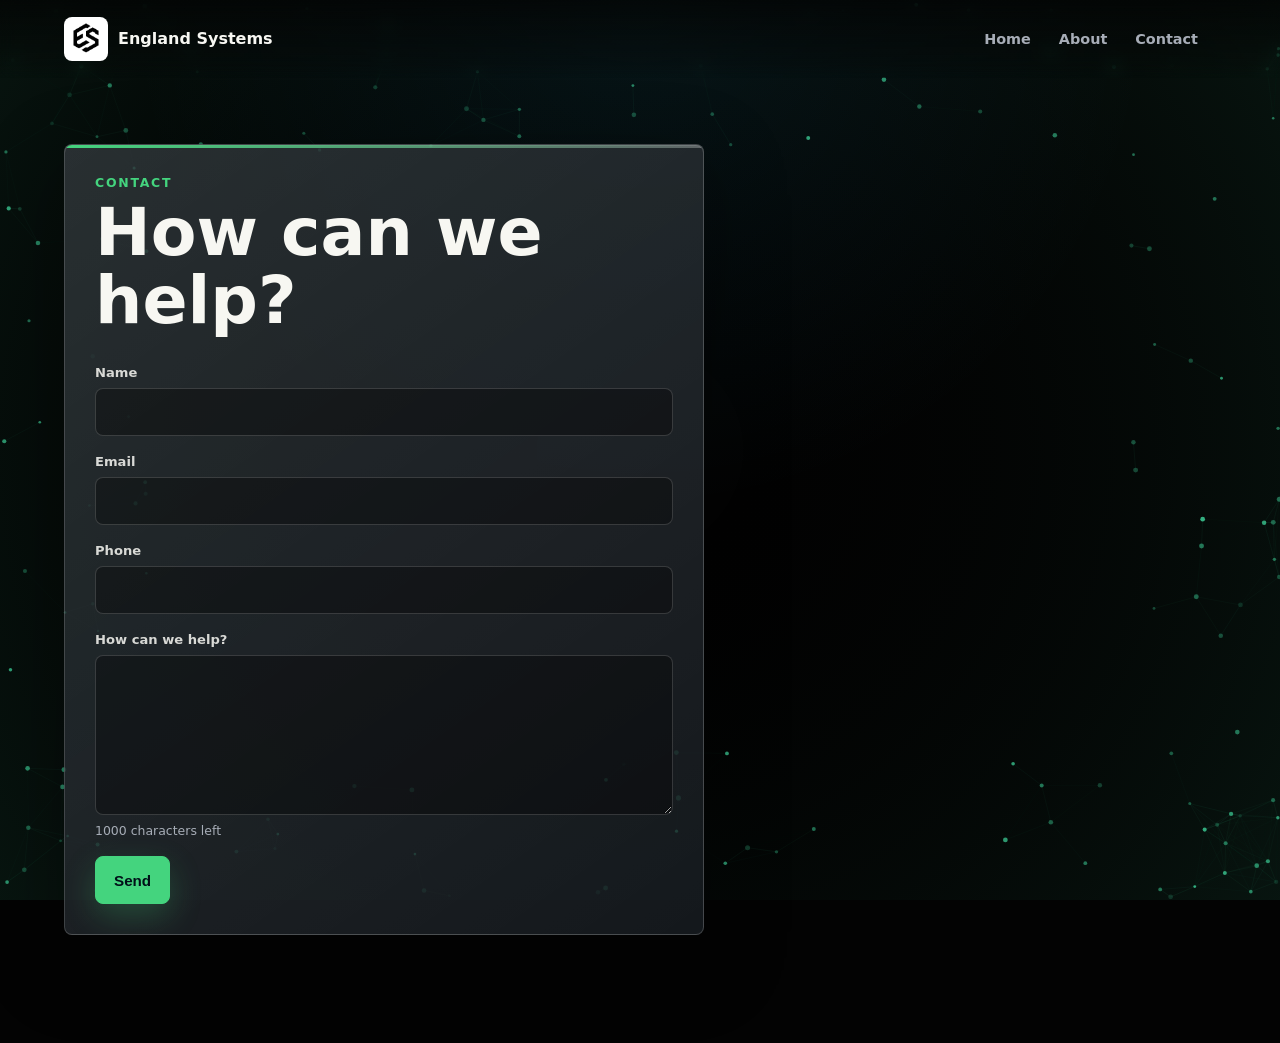
==== static/contact.html @ 04001936 "init" ====
<!doctype html>
<html lang="en">
  <head>
    <meta charset="utf-8" />
    <meta name="viewport" content="width=device-width, initial-scale=1" />
    <title>Contact | England Systems</title>
    <link rel="stylesheet" href="/static/styles.css" />
  </head>
  <body>
    <canvas id="edge-particles" aria-hidden="true"></canvas>

    <header class="site-header" aria-label="Primary">
      <a class="brand" href="/" aria-label="England Systems home">
        <span class="brand-mark">
          <img src="/static/logo.png" alt="" />
        </span>
        <span class="brand-name">England Systems</span>
      </a>
      <button class="nav-toggle" type="button" aria-controls="primary-navigation" aria-expanded="false" aria-label="Open navigation">
        <span></span>
        <span></span>
        <span></span>
      </button>
      <nav class="site-nav" id="primary-navigation" aria-label="Page sections">
        <a href="/#home">Home</a>
        <a href="/#about">About</a>
        <a href="/#contact">Contact</a>
      </nav>
    </header>

    <main class="contact-page">
      <section class="contact-layout" aria-labelledby="contact-title">
        <form class="contact-form" action="/contact" method="post">
          <div class="form-heading">
            <p class="eyebrow">Contact</p>
            <h1 id="contact-title">How can we help?</h1>
          </div>
          <p class="form-success" data-contact-success hidden>Message received. We will follow up soon.</p>
          <label>
            <span>Name</span>
            <input name="name" type="text" autocomplete="name" maxlength="120" required />
          </label>

          <label>
            <span>Email</span>
            <input name="email" type="email" autocomplete="email" maxlength="254" required />
          </label>

          <label>
            <span>Phone</span>
            <input name="phone" type="tel" autocomplete="tel" maxlength="40" />
          </label>

          <label>
            <span>How can we help?</span>
            <textarea name="message" rows="6" maxlength="1000" data-character-counter required></textarea>
            <small class="character-count" data-character-count>1000 characters left</small>
          </label>

          <button class="button primary" type="submit">Send</button>
        </form>
      </section>
    </main>

    <script src="/static/particles.js"></script>
    <script src="/static/app.js"></script>
  </body>
</html>
---- static/styles.css ----
:root {
  color-scheme: dark;
  --bg: #030303;
  --text: #f7f7f2;
  --muted: #a7adb7;
  --accent: #35d0ff;
  --accent-yellow: #ffd84d;
  --accent-green: #44d47e;
  --line: rgba(255, 255, 255, 0.12);
  --page-x: clamp(20px, 5vw, 64px);
  --section-top: clamp(96px, 16vh, 148px);
  --section-bottom: clamp(64px, 12vh, 112px);
}

* {
  box-sizing: border-box;
}

html,
body {
  min-height: 100%;
}

html {
  scroll-behavior: smooth;
}

body {
  margin: 0;
  overflow-x: hidden;
  background: var(--bg);
  color: var(--text);
  font-family:
    Inter, ui-sans-serif, system-ui, -apple-system, BlinkMacSystemFont, "Segoe UI",
    sans-serif;
  letter-spacing: 0;
}

body[data-active-section="about"] {
  --accent: var(--accent-yellow);
}

body[data-active-section="contact"] {
  --accent: var(--accent-green);
}

main {
  view-transition-name: page;
}

::view-transition-old(page),
::view-transition-new(page) {
  animation-duration: 420ms;
  animation-timing-function: ease;
}

::view-transition-old(page) {
  animation-name: page-fade-out;
}

::view-transition-new(page) {
  animation-name: page-fade-in;
}

@keyframes page-fade-out {
  from {
    opacity: 1;
  }

  to {
    opacity: 0;
  }
}

@keyframes page-fade-in {
  from {
    opacity: 0;
  }

  to {
    opacity: 1;
  }
}

#edge-particles {
  position: fixed;
  inset: 0;
  z-index: 0;
  width: 100%;
  height: 100%;
  pointer-events: none;
}

.site-header {
  position: fixed;
  top: 0;
  left: 0;
  z-index: 5;
  display: flex;
  align-items: center;
  justify-content: space-between;
  width: 100%;
  min-height: 66px;
  padding: 10px 12px;
  border: 0;
  border-radius: 0;
  background: transparent;
  box-shadow: none;
  pointer-events: none;
}

.brand {
  display: inline-flex;
  align-items: center;
  gap: 14px;
  color: var(--text);
  pointer-events: auto;
  text-decoration: none;
}

.brand-mark {
  display: grid;
  width: 42px;
  height: 42px;
  place-items: center;
  overflow: hidden;
  border: 1px solid var(--line);
  border-radius: 8px;
  background: #ffffff;
}

.brand-mark img {
  width: 100%;
  height: 100%;
  object-fit: cover;
}

.brand-name {
  font-size: 0.98rem;
  font-weight: 650;
}

.nav-toggle {
  position: relative;
  display: none;
  width: 40px;
  height: 40px;
  align-items: center;
  justify-content: center;
  border: 1px solid var(--line);
  border-radius: 8px;
  background: rgba(255, 255, 255, 0.08);
  cursor: pointer;
  pointer-events: auto;
}

.nav-toggle span {
  position: absolute;
  width: 18px;
  height: 2px;
  border-radius: 999px;
  background: var(--text);
  transition: transform 180ms ease, opacity 180ms ease;
}

.nav-toggle span:nth-child(1) {
  transform: translateY(-6px);
}

.nav-toggle span:nth-child(3) {
  transform: translateY(6px);
}

.nav-toggle[aria-expanded="true"] span:nth-child(1) {
  transform: rotate(45deg);
}

.nav-toggle[aria-expanded="true"] span:nth-child(2) {
  opacity: 0;
}

.nav-toggle[aria-expanded="true"] span:nth-child(3) {
  transform: rotate(-45deg);
}

.nav-toggle:focus-visible {
  outline: 2px solid var(--accent);
  outline-offset: 2px;
}

.site-nav {
  display: flex;
  align-items: center;
  gap: 4px;
  padding: 4px;
  pointer-events: auto;
}

.site-nav a {
  display: inline-flex;
  min-height: 38px;
  align-items: center;
  border-radius: 8px;
  padding: 0 13px;
  color: var(--muted);
  font-size: 0.9rem;
  font-weight: 700;
  text-decoration: none;
}

.site-nav a:hover,
.site-nav a:focus-visible,
.site-nav a[aria-current="page"] {
  background: rgba(255, 255, 255, 0.07);
  color: var(--accent);
  outline: none;
}

.home-page {
  position: relative;
  z-index: 1;
  height: 100svh;
  min-height: 100svh;
  overflow: hidden;
}

.home-section {
  position: absolute;
  inset: 0;
  opacity: 0;
  overflow-x: hidden;
  overflow-y: auto;
  pointer-events: none;
  transform: translateY(14px);
  transition:
    opacity 360ms ease,
    transform 360ms ease;
}

.home-section.is-active {
  opacity: 1;
  pointer-events: auto;
  transform: translateY(0);
}

.hero {
  position: relative;
  display: grid;
  min-height: 100%;
  align-items: center;
  justify-items: center;
  padding: clamp(112px, 17vh, 150px) clamp(20px, 5vw, 64px) 16vh;
  text-align: left;
}

.contact-page {
  --accent: var(--accent-green);
  position: relative;
  z-index: 1;
  display: grid;
  min-height: calc(100svh - 88px);
  align-items: center;
  justify-items: center;
  padding: 32px clamp(20px, 5vw, 64px) 10vh;
}

.contact-layout {
  display: grid;
  width: min(640px, 100%);
  justify-self: center;
}

.contact-form {
  position: relative;
  display: grid;
  gap: 18px;
  width: 100%;
  padding: clamp(20px, 3vw, 30px);
  overflow: hidden;
  border: 1px solid rgba(255, 255, 255, 0.18);
  border-radius: 8px;
  background:
    linear-gradient(145deg, rgba(255, 255, 255, 0.14), rgba(255, 255, 255, 0.06)),
    rgba(7, 13, 18, 0.78);
  box-shadow:
    0 24px 80px rgba(0, 0, 0, 0.34),
    inset 0 1px 0 rgba(255, 255, 255, 0.12);
  backdrop-filter: blur(18px);
}

.contact-form::before {
  content: "";
  position: absolute;
  inset: 0 0 auto;
  height: 3px;
  background: linear-gradient(90deg, var(--accent), rgba(255, 255, 255, 0.28));
  pointer-events: none;
}

.form-heading {
  display: grid;
  gap: 8px;
  margin-bottom: 8px;
  padding-bottom: 4px;
}

.form-heading .eyebrow {
  margin: 0;
}

.form-heading h1,
.form-heading h2 {
  max-width: 12ch;
  margin: 0;
  font-size: clamp(2.25rem, 7vw, 4.5rem);
  line-height: 0.98;
  letter-spacing: 0;
}

.contact-form label {
  display: grid;
  gap: 8px;
}

.contact-form span {
  color: rgba(247, 247, 242, 0.86);
  font-size: 0.82rem;
  font-weight: 700;
}

.contact-form small {
  color: var(--muted);
  font-size: 0.78rem;
}

.contact-form input,
.contact-form textarea {
  width: 100%;
  border: 1px solid rgba(255, 255, 255, 0.16);
  border-radius: 8px;
  background: rgba(0, 0, 0, 0.34);
  color: var(--text);
  font: inherit;
  line-height: 1.4;
  outline: none;
  transition:
    border-color 160ms ease,
    background 160ms ease,
    box-shadow 160ms ease;
}

.contact-form input {
  min-height: 46px;
  padding: 0 13px;
}

.contact-form textarea {
  resize: vertical;
  min-height: 150px;
  padding: 12px 13px;
}

.contact-form input:focus,
.contact-form textarea:focus {
  border-color: var(--accent);
  background: rgba(0, 0, 0, 0.44);
  box-shadow: 0 0 0 3px color-mix(in srgb, var(--accent) 24%, transparent);
}

.contact-form .button {
  width: fit-content;
  cursor: pointer;
  box-shadow: 0 12px 32px color-mix(in srgb, var(--accent) 24%, transparent);
  transition:
    transform 160ms ease,
    box-shadow 160ms ease,
    filter 160ms ease;
}

.contact-form .button:hover,
.contact-form .button:focus-visible {
  filter: brightness(1.08);
  transform: translateY(-1px);
  box-shadow: 0 16px 40px color-mix(in srgb, var(--accent) 32%, transparent);
}

.form-alert,
.form-success {
  margin: 0;
  border: 1px solid var(--line);
  border-radius: 8px;
  padding: 12px 13px;
  font-size: 0.9rem;
  line-height: 1.4;
}

.form-alert {
  border-color: rgba(255, 92, 92, 0.45);
  background: rgba(255, 92, 92, 0.12);
  color: #ffdada;
}

.form-success {
  border-color: rgba(68, 212, 126, 0.45);
  background: rgba(68, 212, 126, 0.12);
  color: #d9ffe7;
}

.inline-form {
  margin: 0;
}

.inline-form button {
  display: inline-flex;
  min-height: 38px;
  align-items: center;
  border: 0;
  border-radius: 8px;
  padding: 0 13px;
  background: transparent;
  color: var(--muted);
  cursor: pointer;
  font: inherit;
  font-size: 0.9rem;
  font-weight: 700;
}

.inline-form button:hover,
.inline-form button:focus-visible {
  background: rgba(255, 255, 255, 0.07);
  color: var(--text);
  outline: none;
}

.admin-dashboard {
  position: relative;
  z-index: 1;
  min-height: 100svh;
  padding: clamp(104px, 14vh, 132px) clamp(20px, 5vw, 64px) 10vh;
}

.admin-shell {
  display: grid;
  gap: 26px;
  width: min(900px, 100%);
}

.admin-heading {
  display: grid;
  gap: 8px;
}

.admin-heading .eyebrow {
  margin: 0;
}

.admin-heading h1 {
  max-width: none;
  margin: 0;
  font-size: clamp(2.75rem, 8vw, 6.25rem);
  line-height: 0.95;
}

.message-list {
  display: grid;
  gap: 14px;
}

.message-item {
  display: grid;
  gap: 16px;
  border: 1px solid var(--line);
  border-radius: 8px;
  padding: clamp(16px, 3vw, 24px);
  background: rgba(255, 255, 255, 0.075);
  backdrop-filter: blur(14px);
}

.message-meta {
  display: flex;
  flex-wrap: wrap;
  gap: 12px 20px;
  align-items: start;
  justify-content: space-between;
}

.message-meta h2 {
  margin: 0 0 5px;
  font-size: 1.1rem;
}

.message-meta a,
.message-meta time {
  color: var(--muted);
  font-size: 0.9rem;
}

.message-meta a {
  display: block;
}

.message-item p {
  margin: 0;
  color: var(--text);
  font-size: 1rem;
  line-height: 1.6;
  white-space: pre-wrap;
}

.message-item form {
  margin: 0;
}

.button.danger {
  color: #ffdada;
}

.empty-state {
  margin: 0;
  border-top: 1px solid var(--line);
  padding-top: 18px;
  color: var(--muted);
}

.hero-copy {
  width: min(760px, 100%);
  max-width: 760px;
}

.hero h1,
.hero .lede {
  margin-right: 0;
  margin-left: 0;
}

.about-section {
  --accent: var(--accent-yellow);
  display: grid;
  grid-template-columns: minmax(0, 1fr);
  min-height: 100%;
  align-items: center;
  padding: 13vh clamp(20px, 5vw, 64px) 13vh;
}

.about-copy {
  max-width: 760px;
}

.about-heading {
  display: flex;
  align-items: flex-start;
  gap: clamp(14px, 2vw, 24px);
}

.about-copy h2 {
  max-width: 13ch;
  margin: 0;
  font-size: clamp(2.55rem, 5vw, 5.5rem);
  line-height: 1;
  letter-spacing: 0;
}

.about-copy p {
  max-width: 650px;
  margin: 26px 0 0;
  color: var(--muted);
  font-size: clamp(1rem, 1.6vw, 1.16rem);
  line-height: 1.65;
}

.about-photo {
  flex: 0 0 clamp(82px, 10vw, 128px);
  margin: 0;
}

.about-photo img {
  display: block;
  width: 100%;
  aspect-ratio: 1;
  border: 1px solid var(--line);
  border-left: 4px solid var(--accent);
  border-radius: 50%;
  object-fit: cover;
  opacity: 0.88;
}

.about-photo figcaption {
  position: absolute;
  width: 1px;
  height: 1px;
  overflow: hidden;
  clip: rect(0 0 0 0);
  white-space: nowrap;
}

.home-contact {
  --accent: var(--accent-green);
  display: grid;
  min-height: 100%;
  align-items: center;
  padding: 13vh clamp(20px, 5vw, 64px) 14vh;
}

.home-contact .contact-form {
  border-color: rgba(68, 212, 126, 0.34);
  background:
    linear-gradient(145deg, rgba(68, 212, 126, 0.16), rgba(255, 255, 255, 0.055)),
    rgba(7, 18, 13, 0.82);
}

.home-contact .contact-form input:focus,
.home-contact .contact-form textarea:focus {
  border-color: var(--accent-green);
}

.eyebrow {
  margin: 0 0 18px;
  color: var(--accent);
  font-size: 0.82rem;
  font-weight: 700;
  letter-spacing: 0.14em;
  text-transform: uppercase;
}

h1 {
  max-width: 11ch;
  margin: 0;
  font-size: clamp(4rem, 13vw, 10.5rem);
  line-height: 0.88;
  letter-spacing: 0;
}

.lede {
  max-width: 720px;
  margin: 28px 0 0;
  color: var(--text);
  font-size: clamp(1.35rem, 2.7vw, 2rem);
  font-weight: 700;
  line-height: 1.25;
}

.hero-support {
  max-width: 640px;
  margin: 18px 0 0;
  color: var(--muted);
  font-size: clamp(1rem, 1.55vw, 1.18rem);
  line-height: 1.6;
}

.hero-actions {
  display: flex;
  flex-wrap: wrap;
  gap: 12px;
  justify-content: flex-start;
  margin-top: 34px;
}

.button {
  display: inline-flex;
  min-height: 46px;
  align-items: center;
  justify-content: center;
  border: 1px solid var(--line);
  border-radius: 8px;
  padding: 0 18px;
  color: var(--text);
  font-size: 0.95rem;
  font-weight: 700;
  text-decoration: none;
}

.button.primary {
  border-color: var(--accent);
  background: var(--accent);
  color: #001018;
}

.button.secondary {
  background: rgba(255, 255, 255, 0.04);
}

@media (max-width: 640px) {
  .site-header {
    top: 0;
    width: 100%;
    min-height: 60px;
    padding: 8px;
  }

  .brand-mark {
    width: 36px;
    height: 36px;
  }

  .brand {
    gap: 10px;
  }

  .brand-name {
    max-width: 88px;
    font-size: 0.86rem;
    line-height: 1.1;
  }

  .nav-toggle {
    display: inline-flex;
  }

  .site-nav {
    position: absolute;
    top: calc(100% + 4px);
    right: 8px;
    display: grid;
    min-width: 168px;
    gap: 4px;
    padding: 6px;
    border: 1px solid var(--line);
    border-radius: 8px;
    background: rgba(7, 13, 18, 0.92);
    box-shadow: 0 18px 42px rgba(0, 0, 0, 0.28);
    opacity: 0;
    pointer-events: none;
    transform: translateY(-6px);
    transition: opacity 160ms ease, transform 160ms ease;
    backdrop-filter: blur(16px);
  }

  .site-header.nav-open .site-nav {
    opacity: 1;
    pointer-events: auto;
    transform: translateY(0);
  }

  .site-nav a {
    min-height: 40px;
    justify-content: flex-start;
    padding: 0 12px;
    font-size: 0.88rem;
  }

  .inline-form button {
    width: 100%;
    min-height: 40px;
    justify-content: flex-start;
    padding: 0 12px;
    font-size: 0.88rem;
  }

  .hero {
    min-height: 100%;
    padding-top: 104px;
    padding-bottom: 12vh;
  }

  .about-section {
    grid-template-columns: 1fr;
    min-height: 100%;
    padding-top: 10vh;
    padding-bottom: 12vh;
  }

  .about-copy h2 {
    font-size: clamp(2.7rem, 12vw, 4.5rem);
  }

  .contact-page {
    min-height: calc(100svh - 76px);
    padding-top: 24px;
    padding-bottom: 8vh;
  }

  .home-contact {
    min-height: 100%;
    padding-top: 10vh;
    padding-bottom: 10vh;
  }

  .form-heading h1,
  .form-heading h2 {
    font-size: clamp(2.25rem, 13vw, 4rem);
  }

  .admin-dashboard {
    padding-top: 92px;
  }

  h1 {
    font-size: clamp(3.6rem, 19vw, 6.5rem);
  }
}

/* Mobile-first layout pass */
html {
  scroll-padding-top: 74px;
}

body {
  background:
    radial-gradient(circle at 50% 0%, rgba(53, 208, 255, 0.08), transparent 32rem),
    var(--bg);
}

.site-header {
  min-height: 64px;
  padding: 8px var(--page-x);
  background: linear-gradient(180deg, rgba(3, 3, 3, 0.88), rgba(3, 3, 3, 0.48) 72%, transparent);
  pointer-events: auto;
  backdrop-filter: blur(8px);
}

.brand {
  gap: 10px;
}

.brand-mark {
  width: 38px;
  height: 38px;
}

.brand-name {
  max-width: 112px;
  font-size: 0.9rem;
  line-height: 1.05;
}

.nav-toggle {
  display: inline-flex;
  flex: 0 0 auto;
}

.site-nav {
  position: absolute;
  top: calc(100% + 4px);
  right: var(--page-x);
  display: grid;
  min-width: 176px;
  gap: 4px;
  padding: 6px;
  border: 1px solid var(--line);
  border-radius: 8px;
  background: rgba(7, 13, 18, 0.94);
  box-shadow: 0 18px 42px rgba(0, 0, 0, 0.28);
  opacity: 0;
  pointer-events: none;
  transform: translateY(-6px);
  transition: opacity 160ms ease, transform 160ms ease;
  backdrop-filter: blur(16px);
}

.site-header.nav-open .site-nav {
  opacity: 1;
  pointer-events: auto;
  transform: translateY(0);
}

.site-nav a,
.inline-form button {
  min-height: 42px;
  justify-content: flex-start;
  padding: 0 12px;
  font-size: 0.9rem;
}

.hero {
  min-height: 100%;
  align-items: start;
  justify-items: start;
  padding: var(--section-top) var(--page-x) var(--section-bottom);
}

.hero-copy,
.about-copy,
.contact-layout {
  width: 100%;
  max-width: none;
  justify-self: start;
}

.eyebrow {
  margin-bottom: 14px;
  font-size: 0.78rem;
  line-height: 1.3;
}

h1 {
  max-width: 9ch;
  font-size: clamp(3.35rem, 17vw, 5rem);
  line-height: 0.9;
}

.lede {
  margin-top: 22px;
  font-size: clamp(1.12rem, 5.4vw, 1.45rem);
  line-height: 1.28;
}

.hero-support {
  margin-top: 16px;
  font-size: 1rem;
  line-height: 1.58;
}

.hero-actions {
  display: grid;
  grid-template-columns: minmax(0, 1fr) minmax(0, 1fr);
  gap: 10px;
  width: 100%;
  margin-top: 28px;
}

.button {
  min-height: 48px;
  padding: 0 14px;
}

.about-section {
  grid-template-columns: 1fr;
  min-height: 100%;
  align-items: start;
  padding: var(--section-top) var(--page-x) var(--section-bottom);
}

.about-heading {
  gap: 12px;
}

.about-copy h2 {
  max-width: 13ch;
  font-size: clamp(2.25rem, 9.4vw, 3.15rem);
  line-height: 1.04;
}

.about-copy p {
  margin-top: 18px;
  font-size: 1rem;
  line-height: 1.62;
}

.about-photo {
  flex-basis: 76px;
}

.home-contact {
  min-height: 100%;
  align-items: start;
  padding: var(--section-top) var(--page-x) var(--section-bottom);
}

.contact-page {
  min-height: 100svh;
  align-items: start;
  padding: var(--section-top) var(--page-x) var(--section-bottom);
}

.contact-form {
  gap: 16px;
  padding: clamp(22px, 6vw, 28px);
}

.form-heading h1,
.form-heading h2 {
  max-width: 10ch;
  font-size: clamp(2.15rem, 9.6vw, 3.15rem);
  line-height: 1.02;
}

.contact-form input {
  min-height: 48px;
}

.contact-form textarea {
  min-height: 138px;
}

.contact-form .button {
  width: 100%;
}

@media (max-width: 380px) {
  .brand-name {
    max-width: 86px;
  }

  .hero-actions {
    grid-template-columns: 1fr;
  }

  h1 {
    font-size: clamp(3rem, 16vw, 4.25rem);
  }
}

@media (min-width: 760px) {
  html {
    scroll-padding-top: 88px;
  }

  .site-header {
    min-height: 72px;
    padding: 12px var(--page-x);
    background: linear-gradient(180deg, rgba(3, 3, 3, 0.72), rgba(3, 3, 3, 0.22) 78%, transparent);
  }

  .brand-mark {
    width: 44px;
    height: 44px;
  }

  .brand-name {
    max-width: none;
    font-size: 1rem;
  }

  .nav-toggle {
    display: none;
  }

  .site-nav {
    position: static;
    display: flex;
    min-width: 0;
    border: 0;
    background: transparent;
    box-shadow: none;
    opacity: 1;
    pointer-events: auto;
    transform: none;
    backdrop-filter: none;
  }

  .site-nav a {
    justify-content: center;
  }

  .hero {
    align-items: center;
    justify-items: start;
    padding: var(--section-top) var(--page-x) var(--section-bottom);
  }

  .hero-copy {
    width: min(760px, 100%);
  }

  h1 {
    max-width: 11ch;
    font-size: clamp(5rem, 10vw, 10.5rem);
    line-height: 0.88;
  }

  .lede {
    font-size: clamp(1.4rem, 2.4vw, 2rem);
  }

  .hero-support {
    font-size: clamp(1rem, 1.45vw, 1.18rem);
  }

  .hero-actions {
    display: flex;
    width: auto;
    gap: 12px;
  }

  .button {
    padding: 0 18px;
  }

  .about-section {
    grid-template-columns: minmax(0, 1fr);
    min-height: 100%;
    align-items: center;
    justify-items: start;
    padding: var(--section-top) var(--page-x) var(--section-bottom);
  }

  .about-copy {
    max-width: 760px;
  }

  .about-copy h2 {
    max-width: 13ch;
    font-size: clamp(3.25rem, 5vw, 5.5rem);
  }

  .about-copy p {
    max-width: 650px;
    font-size: clamp(1rem, 1.35vw, 1.16rem);
  }

  .home-contact {
    min-height: 100%;
    align-items: center;
    justify-items: start;
    padding: var(--section-top) var(--page-x) var(--section-bottom);
  }

  .contact-layout {
    width: min(640px, 100%);
  }

  .contact-page {
    align-items: center;
    justify-items: start;
    padding: var(--section-top) var(--page-x) var(--section-bottom);
  }

  .contact-form {
    gap: 18px;
    padding: clamp(24px, 3vw, 30px);
  }

  .form-heading h1,
  .form-heading h2 {
    font-size: clamp(2.75rem, 5.2vw, 4.5rem);
  }

  .contact-form .button {
    width: fit-content;
  }
}
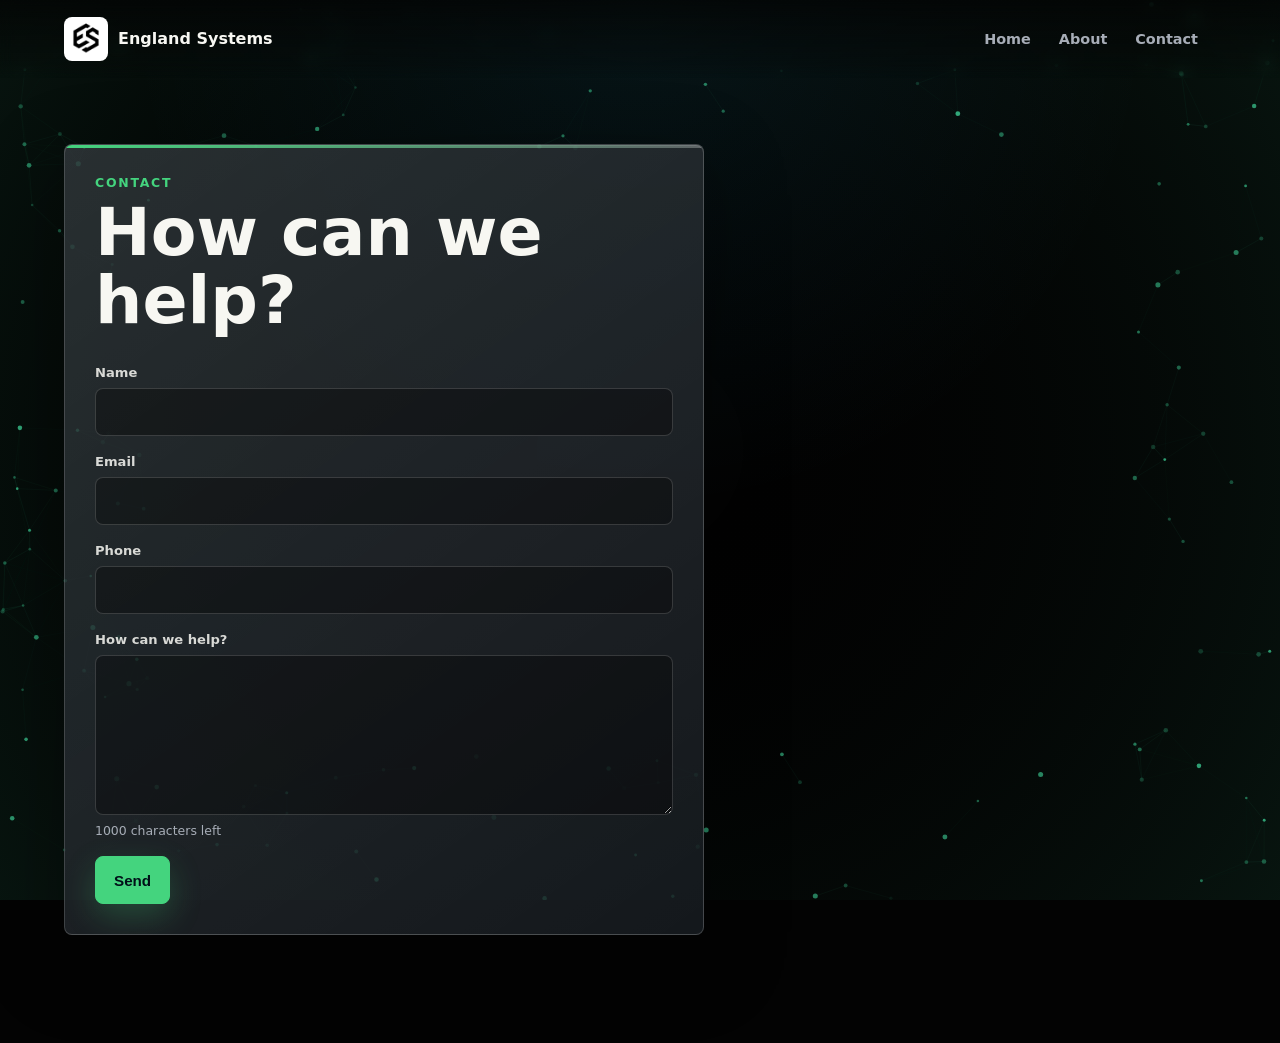
==== commit 5b2d3068: "resized logo" ====
--- a/static/contact.html
+++ b/static/contact.html
@@ -12,7 +12,7 @@
     <header class="site-header" aria-label="Primary">
       <a class="brand" href="/" aria-label="England Systems home">
         <span class="brand-mark">
-          <img src="/static/logo.png" alt="" />
+          <img src="/static/logo.webp" alt="" />
         </span>
         <span class="brand-name">England Systems</span>
       </a>
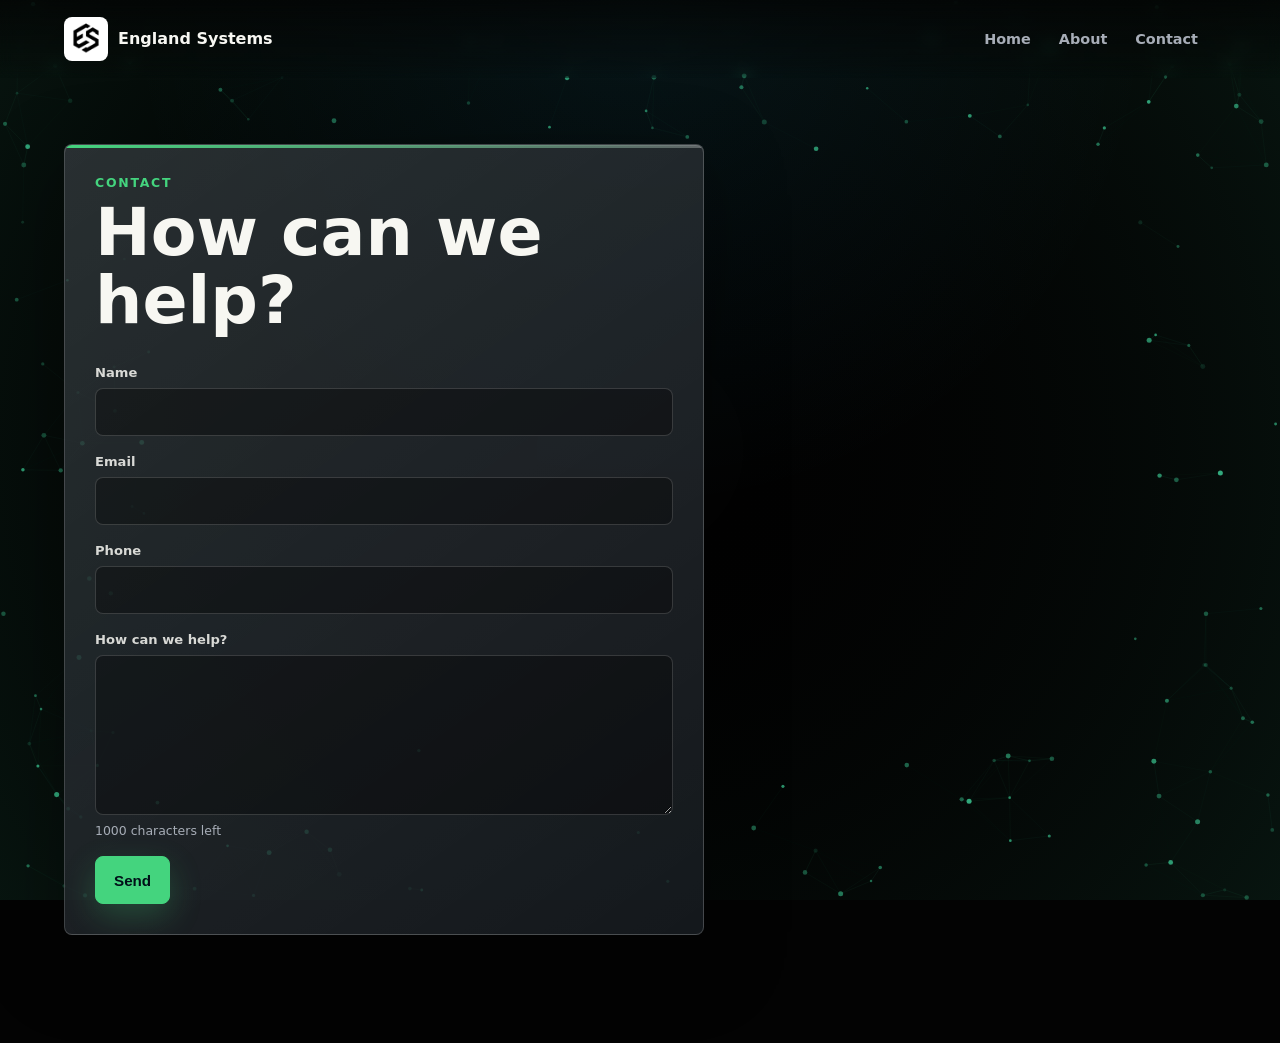
==== commit 5f10a544: "fixed phone form" ====
--- a/static/contact.html
+++ b/static/contact.html
@@ -30,7 +30,7 @@
 
     <main class="contact-page">
       <section class="contact-layout" aria-labelledby="contact-title">
-        <form class="contact-form" action="/contact" method="post">
+        <form class="contact-form" action="/contact" method="post" data-contact-form>
           <div class="form-heading">
             <p class="eyebrow">Contact</p>
             <h1 id="contact-title">How can we help?</h1>
@@ -48,7 +48,7 @@
 
           <label>
             <span>Phone</span>
-            <input name="phone" type="tel" autocomplete="tel" maxlength="40" />
+            <input name="phone" type="tel" autocomplete="tel" inputmode="tel" maxlength="40" pattern="[+]?[0-9 ().-]*[0-9][0-9 ().-]*" title="Enter a phone number using 7 to 15 digits." />
           </label>
 
           <label>
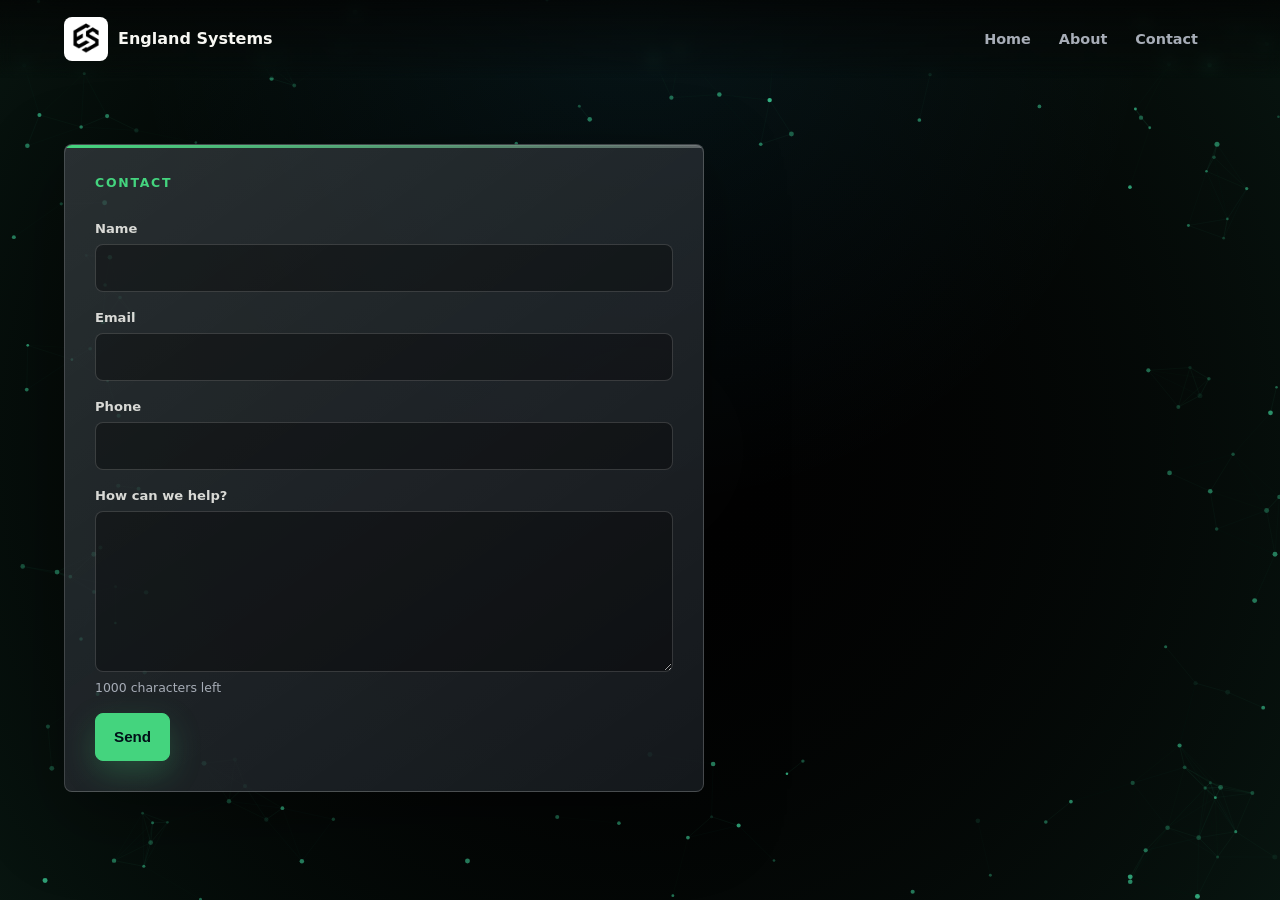
==== commit e2ff508a: "removed header from contact form" ====
--- a/static/contact.html
+++ b/static/contact.html
@@ -33,7 +33,6 @@
         <form class="contact-form" action="/contact" method="post" data-contact-form>
           <div class="form-heading">
             <p class="eyebrow">Contact</p>
-            <h1 id="contact-title">How can we help?</h1>
           </div>
           <p class="form-success" data-contact-success hidden>Message received. We will follow up soon.</p>
           <label>
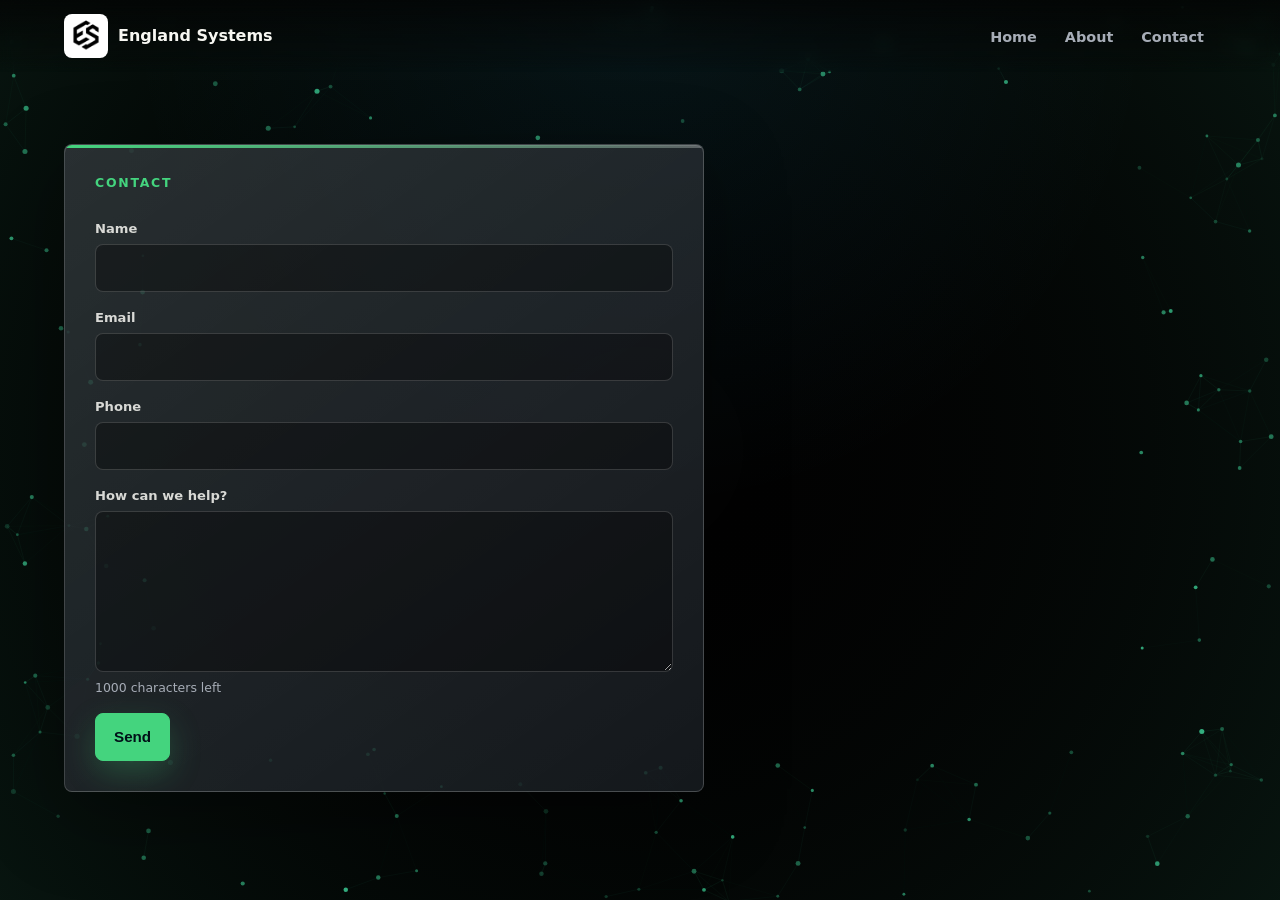
==== commit 9f961212: "working on navbar" ====
--- a/static/contact.html
+++ b/static/contact.html
@@ -16,11 +16,6 @@
         </span>
         <span class="brand-name">England Systems</span>
       </a>
-      <button class="nav-toggle" type="button" aria-controls="primary-navigation" aria-expanded="false" aria-label="Open navigation">
-        <span></span>
-        <span></span>
-        <span></span>
-      </button>
       <nav class="site-nav" id="primary-navigation" aria-label="Page sections">
         <a href="/#home">Home</a>
         <a href="/#about">About</a>
--- a/static/styles.css
+++ b/static/styles.css
@@ -140,54 +140,6 @@
   font-weight: 650;
 }
 
-.nav-toggle {
-  position: relative;
-  display: none;
-  width: 40px;
-  height: 40px;
-  align-items: center;
-  justify-content: center;
-  border: 1px solid var(--line);
-  border-radius: 8px;
-  background: rgba(255, 255, 255, 0.08);
-  cursor: pointer;
-  pointer-events: auto;
-}
-
-.nav-toggle span {
-  position: absolute;
-  width: 18px;
-  height: 2px;
-  border-radius: 999px;
-  background: var(--text);
-  transition: transform 180ms ease, opacity 180ms ease;
-}
-
-.nav-toggle span:nth-child(1) {
-  transform: translateY(-6px);
-}
-
-.nav-toggle span:nth-child(3) {
-  transform: translateY(6px);
-}
-
-.nav-toggle[aria-expanded="true"] span:nth-child(1) {
-  transform: rotate(45deg);
-}
-
-.nav-toggle[aria-expanded="true"] span:nth-child(2) {
-  opacity: 0;
-}
-
-.nav-toggle[aria-expanded="true"] span:nth-child(3) {
-  transform: rotate(-45deg);
-}
-
-.nav-toggle:focus-visible {
-  outline: 2px solid var(--accent);
-  outline-offset: 2px;
-}
-
 .site-nav {
   display: flex;
   align-items: center;
@@ -702,33 +654,12 @@
     line-height: 1.1;
   }
 
-  .nav-toggle {
-    display: inline-flex;
-  }
-
   .site-nav {
-    position: absolute;
-    top: calc(100% + 4px);
-    right: 8px;
-    display: grid;
-    min-width: 168px;
+    position: static;
+    display: flex;
+    min-width: 0;
     gap: 4px;
-    padding: 6px;
-    border: 1px solid var(--line);
-    border-radius: 8px;
-    background: rgba(7, 13, 18, 0.92);
-    box-shadow: 0 18px 42px rgba(0, 0, 0, 0.28);
-    opacity: 0;
-    pointer-events: none;
-    transform: translateY(-6px);
-    transition: opacity 160ms ease, transform 160ms ease;
-    backdrop-filter: blur(16px);
-  }
-
-  .site-header.nav-open .site-nav {
-    opacity: 1;
     pointer-events: auto;
-    transform: translateY(0);
   }
 
   .site-nav a {
@@ -791,7 +722,13 @@
 
 /* Mobile-first layout pass */
 html {
-  scroll-padding-top: 74px;
+  scroll-padding-top: 104px;
+}
+
+@media (max-width: 759px) {
+  :root {
+    --section-top: clamp(112px, 16vh, 148px);
+  }
 }
 
 body {
@@ -801,6 +738,9 @@
 }
 
 .site-header {
+  flex-direction: column;
+  align-items: flex-start;
+  justify-content: flex-start;
   min-height: 64px;
   padding: 8px var(--page-x);
   background: linear-gradient(180deg, rgba(3, 3, 3, 0.88), rgba(3, 3, 3, 0.48) 72%, transparent);
@@ -823,34 +763,13 @@
   line-height: 1.05;
 }
 
-.nav-toggle {
-  display: inline-flex;
-  flex: 0 0 auto;
-}
-
 .site-nav {
-  position: absolute;
-  top: calc(100% + 4px);
-  right: var(--page-x);
-  display: grid;
-  min-width: 176px;
+  position: static;
+  display: flex;
+  min-width: 0;
   gap: 4px;
-  padding: 6px;
-  border: 1px solid var(--line);
-  border-radius: 8px;
-  background: rgba(7, 13, 18, 0.94);
-  box-shadow: 0 18px 42px rgba(0, 0, 0, 0.28);
-  opacity: 0;
-  pointer-events: none;
-  transform: translateY(-6px);
-  transition: opacity 160ms ease, transform 160ms ease;
-  backdrop-filter: blur(16px);
-}
-
-.site-header.nav-open .site-nav {
-  opacity: 1;
+  padding: 2px 0 0;
   pointer-events: auto;
-  transform: translateY(0);
 }
 
 .site-nav a,
@@ -996,6 +915,9 @@
   }
 
   .site-header {
+    flex-direction: row;
+    align-items: center;
+    justify-content: space-between;
     min-height: 72px;
     padding: 12px var(--page-x);
     background: linear-gradient(180deg, rgba(3, 3, 3, 0.72), rgba(3, 3, 3, 0.22) 78%, transparent);
@@ -1009,10 +931,6 @@
   .brand-name {
     max-width: none;
     font-size: 1rem;
-  }
-
-  .nav-toggle {
-    display: none;
   }
 
   .site-nav {
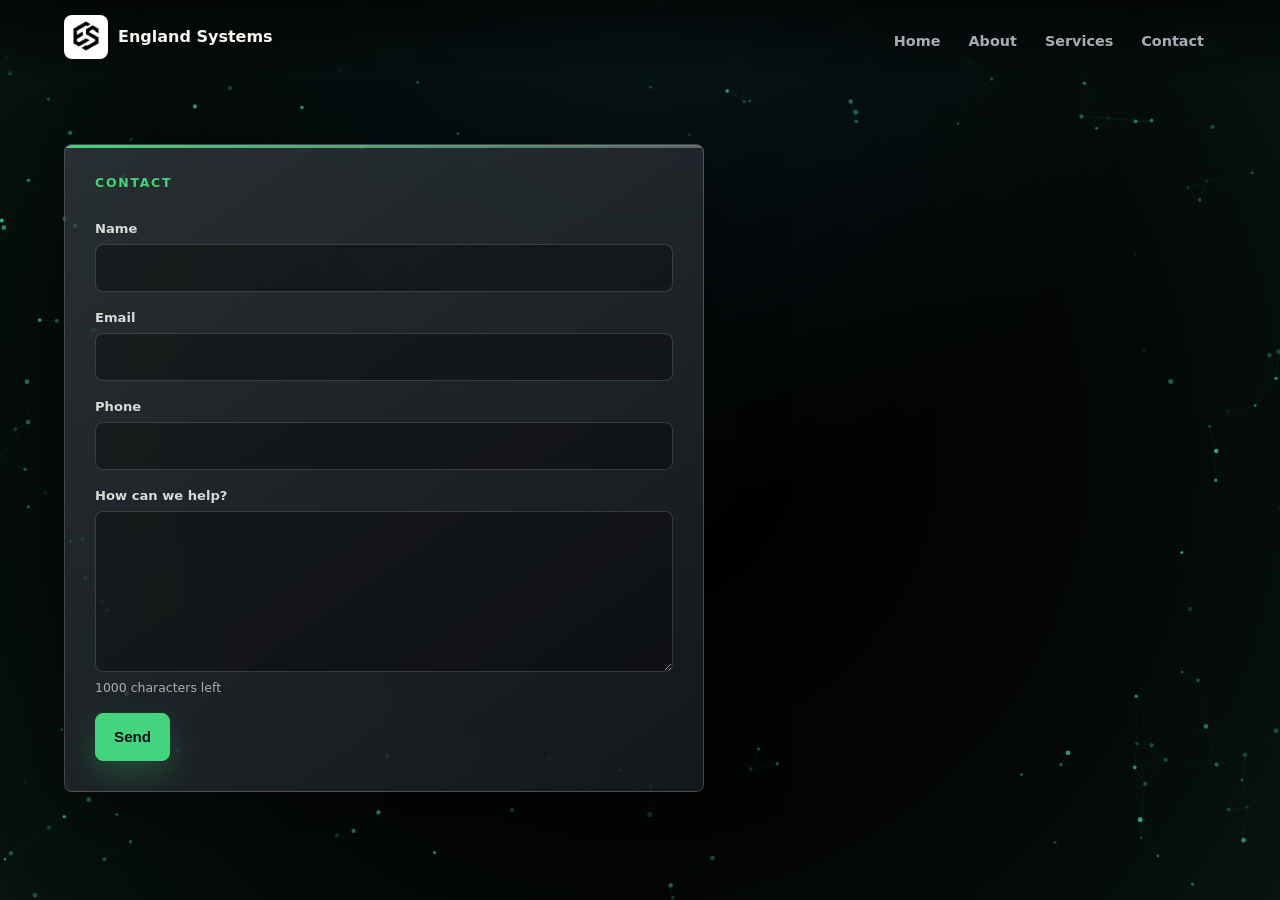
==== commit 7f0544d9: "added services page" ====
--- a/static/contact.html
+++ b/static/contact.html
@@ -19,6 +19,7 @@
       <nav class="site-nav" id="primary-navigation" aria-label="Page sections">
         <a href="/#home">Home</a>
         <a href="/#about">About</a>
+        <a href="/#services">Services</a>
         <a href="/#contact">Contact</a>
       </nav>
     </header>
--- a/static/styles.css
+++ b/static/styles.css
@@ -38,6 +38,10 @@
 
 body[data-active-section="about"] {
   --accent: var(--accent-yellow);
+}
+
+body[data-active-section="services"] {
+  --accent: #ff7a59;
 }
 
 body[data-active-section="contact"] {
@@ -521,7 +525,7 @@
 }
 
 .about-photo {
-  flex: 0 0 clamp(82px, 10vw, 128px);
+  flex: 0 0 clamp(128px, 16vw, 216px);
   margin: 0;
 }
 
@@ -543,6 +547,73 @@
   overflow: hidden;
   clip: rect(0 0 0 0);
   white-space: nowrap;
+}
+
+.services-section {
+  --accent: #ff7a59;
+  display: grid;
+  min-height: 100%;
+  align-items: center;
+  padding: 13vh clamp(20px, 5vw, 64px) 13vh;
+}
+
+.services-copy {
+  display: grid;
+  gap: 28px;
+  width: min(1080px, 100%);
+}
+
+.services-heading {
+  display: grid;
+  grid-template-columns: minmax(0, 0.9fr) minmax(260px, 0.65fr);
+  gap: clamp(20px, 5vw, 56px);
+  align-items: end;
+}
+
+.services-heading h2 {
+  margin: 0;
+  font-size: clamp(2.55rem, 5vw, 5.5rem);
+  line-height: 1;
+  letter-spacing: 0;
+}
+
+.services-heading p {
+  margin: 0;
+  color: var(--muted);
+  font-size: clamp(1rem, 1.35vw, 1.12rem);
+  line-height: 1.6;
+}
+
+.service-list {
+  display: grid;
+  grid-template-columns: repeat(4, minmax(0, 1fr));
+  gap: 12px;
+}
+
+.service-item {
+  display: grid;
+  gap: 12px;
+  align-content: start;
+  min-height: 250px;
+  border: 1px solid var(--line);
+  border-top: 3px solid var(--accent);
+  border-radius: 8px;
+  padding: clamp(16px, 2.3vw, 22px);
+  background: rgba(255, 255, 255, 0.07);
+  backdrop-filter: blur(14px);
+}
+
+.service-item h3 {
+  margin: 0;
+  font-size: clamp(1.05rem, 1.6vw, 1.28rem);
+  line-height: 1.2;
+}
+
+.service-item p {
+  margin: 0;
+  color: var(--muted);
+  font-size: 0.95rem;
+  line-height: 1.58;
 }
 
 .home-contact {
@@ -768,7 +839,7 @@
   display: flex;
   min-width: 0;
   gap: 4px;
-  padding: 2px 0 0;
+  padding: 8px 0 0;
   pointer-events: auto;
 }
 
@@ -789,6 +860,7 @@
 
 .hero-copy,
 .about-copy,
+.services-copy,
 .contact-layout {
   width: 100%;
   max-width: none;
@@ -856,7 +928,48 @@
 }
 
 .about-photo {
-  flex-basis: 76px;
+  flex-basis: 116px;
+}
+
+.services-section {
+  min-height: 100%;
+  align-items: start;
+  padding: var(--section-top) var(--page-x) var(--section-bottom);
+}
+
+.services-copy {
+  gap: 22px;
+}
+
+.services-heading {
+  grid-template-columns: 1fr;
+  gap: 16px;
+}
+
+.services-heading h2 {
+  font-size: clamp(2.25rem, 9.4vw, 3.15rem);
+  line-height: 1.04;
+}
+
+.services-heading p {
+  font-size: 1rem;
+  line-height: 1.62;
+}
+
+.service-list {
+  grid-template-columns: 1fr;
+  gap: 10px;
+}
+
+.service-item {
+  min-height: auto;
+  gap: 8px;
+  padding: 16px;
+}
+
+.service-item p {
+  font-size: 0.94rem;
+  line-height: 1.52;
 }
 
 .home-contact {
@@ -1006,6 +1119,42 @@
     font-size: clamp(1rem, 1.35vw, 1.16rem);
   }
 
+  .services-section {
+    min-height: 100%;
+    align-items: center;
+    justify-items: start;
+    padding: var(--section-top) var(--page-x) var(--section-bottom);
+  }
+
+  .services-copy {
+    width: min(1080px, 100%);
+    gap: 28px;
+  }
+
+  .services-heading {
+    grid-template-columns: minmax(0, 0.9fr) minmax(260px, 0.65fr);
+    gap: clamp(20px, 5vw, 56px);
+  }
+
+  .services-heading h2 {
+    font-size: clamp(3.25rem, 5vw, 5.5rem);
+  }
+
+  .services-heading p {
+    font-size: clamp(1rem, 1.35vw, 1.12rem);
+  }
+
+  .service-list {
+    grid-template-columns: repeat(2, minmax(0, 1fr));
+    gap: 12px;
+  }
+
+  .service-item {
+    min-height: 210px;
+    gap: 12px;
+    padding: clamp(18px, 2.3vw, 22px);
+  }
+
   .home-contact {
     min-height: 100%;
     align-items: center;
@@ -1037,3 +1186,24 @@
     width: fit-content;
   }
 }
+
+@media (min-width: 1120px) {
+  .service-list {
+    grid-template-columns: repeat(4, minmax(0, 1fr));
+  }
+
+  .service-item {
+    min-height: 250px;
+  }
+}
+
+@media (max-width: 430px) {
+  .site-nav {
+    width: 100%;
+  }
+
+  .site-nav a {
+    padding: 0 8px;
+    font-size: 0.82rem;
+  }
+}
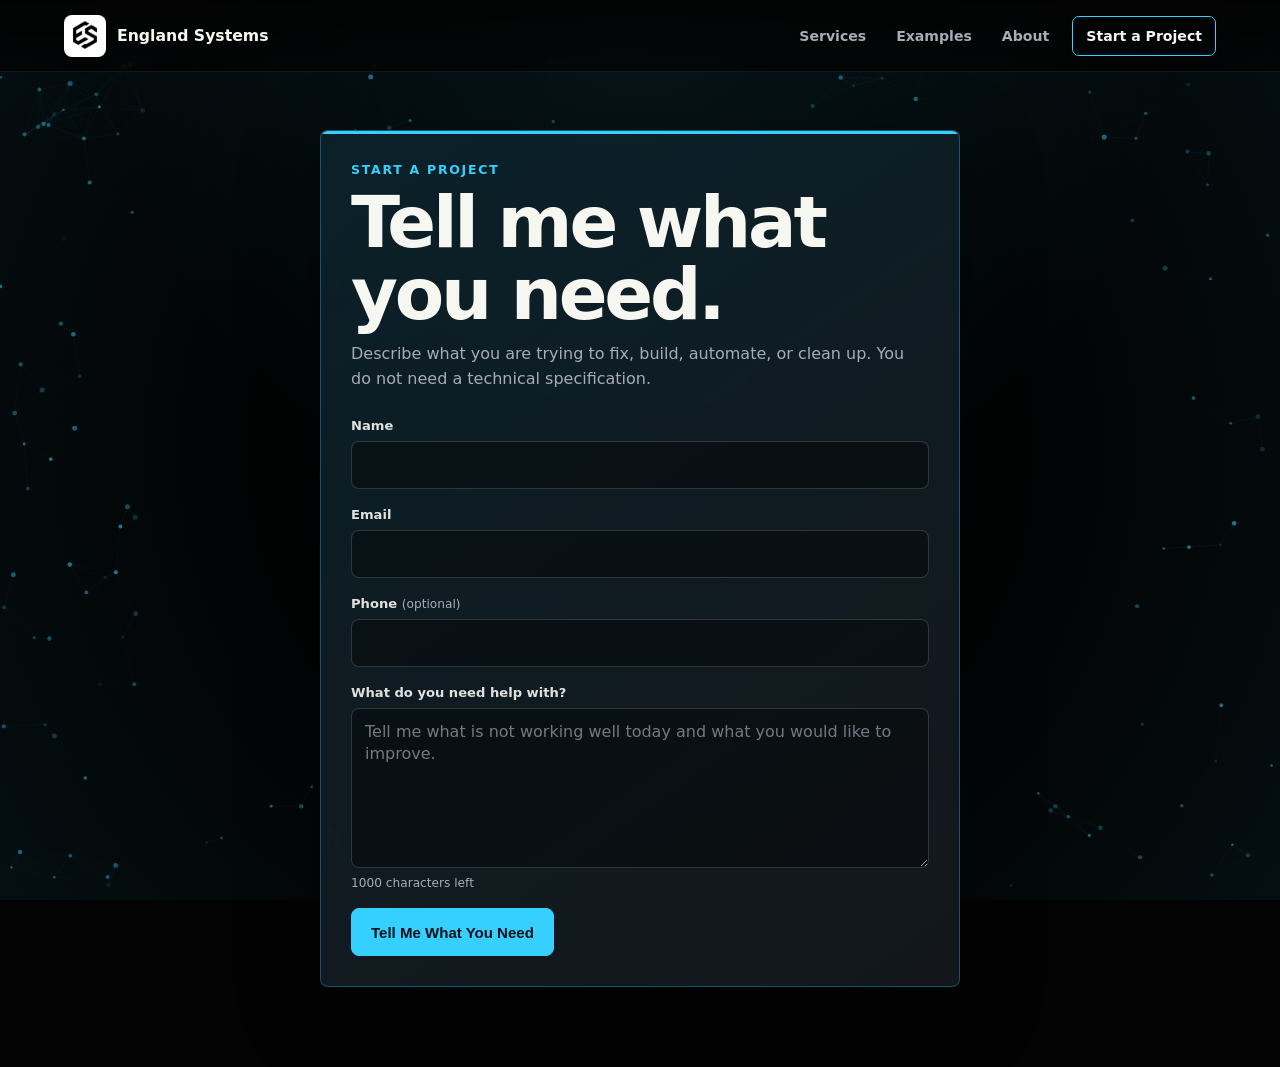
==== commit 571445be: "reinvented and made more clear on branding" ====
--- a/static/contact.html
+++ b/static/contact.html
@@ -3,7 +3,9 @@
   <head>
     <meta charset="utf-8" />
     <meta name="viewport" content="width=device-width, initial-scale=1" />
-    <title>Contact | England Systems</title>
+    <meta name="theme-color" content="#030303" />
+    <meta name="description" content="Tell England Systems what you need to fix, build, automate, or clean up in your small business." />
+    <title>Start a Project | England Systems</title>
     <link rel="stylesheet" href="/static/styles.css" />
   </head>
   <body>
@@ -17,10 +19,10 @@
         <span class="brand-name">England Systems</span>
       </a>
       <nav class="site-nav" id="primary-navigation" aria-label="Page sections">
-        <a href="/#home">Home</a>
+        <a href="/#services">Services</a>
+        <a href="/#examples">Examples</a>
         <a href="/#about">About</a>
-        <a href="/#services">Services</a>
-        <a href="/#contact">Contact</a>
+        <a class="nav-cta" href="/#contact">Start a Project</a>
       </nav>
     </header>
 
@@ -28,9 +30,11 @@
       <section class="contact-layout" aria-labelledby="contact-title">
         <form class="contact-form" action="/contact" method="post" data-contact-form>
           <div class="form-heading">
-            <p class="eyebrow">Contact</p>
+            <p class="eyebrow">Start a project</p>
+            <h1 id="contact-title">Tell me what you need.</h1>
+            <p>Describe what you are trying to fix, build, automate, or clean up. You do not need a technical specification.</p>
           </div>
-          <p class="form-success" data-contact-success hidden>Message received. We will follow up soon.</p>
+          <p class="form-success" data-contact-success hidden>Message received. I will follow up soon.</p>
           <label>
             <span>Name</span>
             <input name="name" type="text" autocomplete="name" maxlength="120" required />
@@ -42,17 +46,17 @@
           </label>
 
           <label>
-            <span>Phone</span>
+            <span>Phone <small>(optional)</small></span>
             <input name="phone" type="tel" autocomplete="tel" inputmode="tel" maxlength="40" pattern="[+]?[0-9 ().-]*[0-9][0-9 ().-]*" title="Enter a phone number using 7 to 15 digits." />
           </label>
 
           <label>
-            <span>How can we help?</span>
-            <textarea name="message" rows="6" maxlength="1000" data-character-counter required></textarea>
+            <span>What do you need help with?</span>
+            <textarea name="message" rows="6" maxlength="1000" placeholder="Tell me what is not working well today and what you would like to improve." data-character-counter required></textarea>
             <small class="character-count" data-character-count>1000 characters left</small>
           </label>
 
-          <button class="button primary" type="submit">Send</button>
+          <button class="button primary" type="submit">Tell Me What You Need</button>
         </form>
       </section>
     </main>
--- a/static/styles.css
+++ b/static/styles.css
@@ -1,89 +1,33 @@
 :root {
   color-scheme: dark;
   --bg: #030303;
+  --surface: rgba(255, 255, 255, 0.055);
+  --surface-strong: rgba(255, 255, 255, 0.085);
   --text: #f7f7f2;
   --muted: #a7adb7;
   --accent: #35d0ff;
-  --accent-yellow: #ffd84d;
-  --accent-green: #44d47e;
-  --line: rgba(255, 255, 255, 0.12);
-  --page-x: clamp(20px, 5vw, 64px);
-  --section-top: clamp(96px, 16vh, 148px);
-  --section-bottom: clamp(64px, 12vh, 112px);
-}
-
-* {
-  box-sizing: border-box;
-}
-
-html,
+  --line: rgba(255, 255, 255, 0.13);
+  --page-x: clamp(20px, 5vw, 72px);
+  --content: 1160px;
+}
+
+* { box-sizing: border-box; }
+
+html {
+  min-height: 100%;
+  scroll-behavior: smooth;
+  scroll-padding-top: 88px;
+}
+
 body {
   min-height: 100%;
-}
-
-html {
-  scroll-behavior: smooth;
-}
-
-body {
   margin: 0;
   overflow-x: hidden;
-  background: var(--bg);
-  color: var(--text);
-  font-family:
-    Inter, ui-sans-serif, system-ui, -apple-system, BlinkMacSystemFont, "Segoe UI",
-    sans-serif;
-  letter-spacing: 0;
-}
-
-body[data-active-section="about"] {
-  --accent: var(--accent-yellow);
-}
-
-body[data-active-section="services"] {
-  --accent: #ff7a59;
-}
-
-body[data-active-section="contact"] {
-  --accent: var(--accent-green);
-}
-
-main {
-  view-transition-name: page;
-}
-
-::view-transition-old(page),
-::view-transition-new(page) {
-  animation-duration: 420ms;
-  animation-timing-function: ease;
-}
-
-::view-transition-old(page) {
-  animation-name: page-fade-out;
-}
-
-::view-transition-new(page) {
-  animation-name: page-fade-in;
-}
-
-@keyframes page-fade-out {
-  from {
-    opacity: 1;
-  }
-
-  to {
-    opacity: 0;
-  }
-}
-
-@keyframes page-fade-in {
-  from {
-    opacity: 0;
-  }
-
-  to {
-    opacity: 1;
-  }
+  background:
+    radial-gradient(circle at 50% 0%, rgba(53, 208, 255, 0.09), transparent 34rem),
+    var(--bg);
+  color: var(--text);
+  font-family: Inter, ui-sans-serif, system-ui, -apple-system, BlinkMacSystemFont, "Segoe UI", sans-serif;
 }
 
 #edge-particles {
@@ -93,32 +37,29 @@
   width: 100%;
   height: 100%;
   pointer-events: none;
+  opacity: 0.72;
 }
 
 .site-header {
   position: fixed;
-  top: 0;
-  left: 0;
-  z-index: 5;
+  inset: 0 0 auto;
+  z-index: 10;
   display: flex;
+  min-height: 72px;
   align-items: center;
   justify-content: space-between;
-  width: 100%;
-  min-height: 66px;
-  padding: 10px 12px;
-  border: 0;
-  border-radius: 0;
-  background: transparent;
-  box-shadow: none;
-  pointer-events: none;
+  padding: 10px var(--page-x);
+  background: linear-gradient(180deg, rgba(3, 3, 3, 0.94), rgba(3, 3, 3, 0.7));
+  border-bottom: 1px solid rgba(255, 255, 255, 0.07);
+  backdrop-filter: blur(14px);
 }
 
 .brand {
   display: inline-flex;
   align-items: center;
-  gap: 14px;
-  color: var(--text);
-  pointer-events: auto;
+  gap: 11px;
+  color: var(--text);
+  font-weight: 700;
   text-decoration: none;
 }
 
@@ -126,1084 +67,330 @@
   display: grid;
   width: 42px;
   height: 42px;
+  overflow: hidden;
   place-items: center;
-  overflow: hidden;
   border: 1px solid var(--line);
   border-radius: 8px;
-  background: #ffffff;
-}
-
-.brand-mark img {
-  width: 100%;
-  height: 100%;
-  object-fit: cover;
-}
-
-.brand-name {
-  font-size: 0.98rem;
-  font-weight: 650;
-}
-
-.site-nav {
-  display: flex;
-  align-items: center;
-  gap: 4px;
-  padding: 4px;
-  pointer-events: auto;
-}
-
-.site-nav a {
+  background: #fff;
+}
+
+.brand-mark img { width: 100%; height: 100%; object-fit: cover; }
+.brand-name { font-size: 0.98rem; }
+
+.site-nav { display: flex; align-items: center; gap: 4px; }
+.nav-toggle { display: none; }
+
+.site-nav a,
+.inline-form button {
   display: inline-flex;
-  min-height: 38px;
-  align-items: center;
-  border-radius: 8px;
+  min-height: 40px;
+  align-items: center;
+  border: 0;
+  border-radius: 7px;
   padding: 0 13px;
-  color: var(--muted);
-  font-size: 0.9rem;
+  background: transparent;
+  color: var(--muted);
+  cursor: pointer;
+  font: inherit;
+  font-size: 0.88rem;
   font-weight: 700;
   text-decoration: none;
 }
 
 .site-nav a:hover,
 .site-nav a:focus-visible,
-.site-nav a[aria-current="page"] {
-  background: rgba(255, 255, 255, 0.07);
+.site-nav a[aria-current="page"] { color: var(--accent); outline: none; }
+
+.site-nav .nav-cta {
+  margin-left: 6px;
+  border: 1px solid var(--accent);
+  color: var(--text);
+}
+
+.home-page,
+.site-footer,
+.contact-page,
+.admin-dashboard { position: relative; z-index: 1; }
+
+.page-section {
+  width: min(calc(100% - (var(--page-x) * 2)), var(--content));
+  margin: 0 auto;
+  padding: clamp(84px, 11vw, 144px) 0;
+  border-top: 1px solid var(--line);
+}
+
+.hero {
+  display: grid;
+  min-height: min(900px, 100svh);
+  align-items: center;
+  padding-top: clamp(142px, 19vh, 190px);
+  border-top: 0;
+}
+
+.hero-copy { width: min(930px, 100%); }
+
+.eyebrow {
+  margin: 0 0 16px;
   color: var(--accent);
-  outline: none;
-}
-
-.home-page {
-  position: relative;
-  z-index: 1;
-  height: 100svh;
-  min-height: 100svh;
-  overflow: hidden;
-}
-
-.home-section {
-  position: absolute;
-  inset: 0;
-  opacity: 0;
-  overflow-x: hidden;
-  overflow-y: auto;
-  pointer-events: none;
-  transform: translateY(14px);
-  transition:
-    opacity 360ms ease,
-    transform 360ms ease;
-}
-
-.home-section.is-active {
-  opacity: 1;
-  pointer-events: auto;
-  transform: translateY(0);
-}
-
-.hero {
-  position: relative;
-  display: grid;
-  min-height: 100%;
-  align-items: center;
-  justify-items: center;
-  padding: clamp(112px, 17vh, 150px) clamp(20px, 5vw, 64px) 16vh;
-  text-align: left;
-}
-
-.contact-page {
-  --accent: var(--accent-green);
-  position: relative;
-  z-index: 1;
-  display: grid;
-  min-height: calc(100svh - 88px);
-  align-items: center;
-  justify-items: center;
-  padding: 32px clamp(20px, 5vw, 64px) 10vh;
-}
-
-.contact-layout {
-  display: grid;
-  width: min(640px, 100%);
-  justify-self: center;
-}
+  font-size: 0.78rem;
+  font-weight: 800;
+  letter-spacing: 0.14em;
+  line-height: 1.4;
+  text-transform: uppercase;
+}
+
+h1, h2, h3, p { overflow-wrap: break-word; }
+
+h1 {
+  max-width: 12ch;
+  margin: 0;
+  font-size: clamp(3.5rem, 8.1vw, 7.5rem);
+  letter-spacing: -0.045em;
+  line-height: 0.94;
+}
+
+.lede {
+  max-width: 800px;
+  margin: 28px 0 0;
+  color: var(--muted);
+  font-size: clamp(1.2rem, 2.25vw, 1.75rem);
+  line-height: 1.48;
+}
+
+.hero-actions { display: flex; flex-wrap: wrap; gap: 12px; margin-top: 34px; }
+
+.hero-note {
+  margin: 18px 0 0;
+  color: var(--muted);
+  font-size: 0.9rem;
+}
+
+.button {
+  display: inline-flex;
+  min-height: 48px;
+  align-items: center;
+  justify-content: center;
+  border: 1px solid var(--line);
+  border-radius: 8px;
+  padding: 0 19px;
+  color: var(--text);
+  font-size: 0.94rem;
+  font-weight: 750;
+  text-decoration: none;
+  transition: transform 160ms ease, filter 160ms ease, border-color 160ms ease;
+}
+
+.button:hover,
+.button:focus-visible { filter: brightness(1.1); transform: translateY(-1px); outline: none; }
+.button.primary { border-color: var(--accent); background: var(--accent); color: #001018; }
+.button.secondary { background: rgba(255, 255, 255, 0.045); }
+.button.danger { color: #ffdada; }
+
+.section-heading { max-width: 850px; margin-bottom: clamp(38px, 6vw, 68px); }
+.section-heading.compact-heading { max-width: 760px; }
+
+.section-heading h2,
+.about-copy h2,
+.contact-intro h2 {
+  margin: 0;
+  font-size: clamp(2.4rem, 5.5vw, 5.25rem);
+  letter-spacing: -0.04em;
+  line-height: 1;
+}
+
+.section-heading > p:last-child,
+.contact-intro > p:last-child,
+.about-copy > p {
+  max-width: 720px;
+  margin: 22px 0 0;
+  color: var(--muted);
+  font-size: clamp(1rem, 1.5vw, 1.14rem);
+  line-height: 1.65;
+}
+
+.audience-section {
+  display: grid;
+  grid-template-columns: minmax(0, 0.9fr) minmax(320px, 0.7fr);
+  gap: clamp(42px, 8vw, 100px);
+  align-items: start;
+}
+
+.audience-section .section-heading { margin: 0; }
+
+.fit-list { display: grid; gap: 0; margin: 0; padding: 0; list-style: none; }
+.fit-list li { position: relative; border-bottom: 1px solid var(--line); padding: 17px 0 17px 30px; color: var(--muted); line-height: 1.5; }
+.fit-list li:first-child { border-top: 1px solid var(--line); }
+.fit-list li::before { content: "✓"; position: absolute; left: 2px; color: var(--accent); font-weight: 800; }
+
+.card-grid { display: grid; gap: 12px; }
+.problem-grid { grid-template-columns: repeat(6, minmax(0, 1fr)); }
+.problem-grid .info-card { grid-column: span 2; }
+.problem-grid .info-card:nth-child(4),
+.problem-grid .info-card:nth-child(5) { grid-column: span 3; }
+
+.info-card,
+.service-item {
+  border: 1px solid var(--line);
+  border-top: 3px solid var(--accent);
+  border-radius: 8px;
+  padding: clamp(20px, 2.6vw, 28px);
+  background: var(--surface);
+  backdrop-filter: blur(12px);
+}
+
+.info-card { min-height: 260px; }
+.card-number { display: block; margin-bottom: 42px; color: var(--accent); font-size: 0.76rem; font-weight: 800; letter-spacing: 0.1em; }
+.info-card h3, .service-item h3 { margin: 0; font-size: clamp(1.15rem, 1.8vw, 1.4rem); line-height: 1.2; }
+.info-card p, .service-item p { margin: 13px 0 0; color: var(--muted); font-size: 0.95rem; line-height: 1.6; }
+
+.service-list { display: grid; grid-template-columns: repeat(4, minmax(0, 1fr)); gap: 12px; }
+.service-item { min-height: 250px; }
+
+.example-list { display: grid; grid-template-columns: repeat(2, minmax(0, 1fr)); border-top: 1px solid var(--line); }
+.example-list > div { display: grid; gap: 8px; padding: 26px 24px 26px 0; border-bottom: 1px solid var(--line); }
+.example-list > div:nth-child(even) { padding-left: 28px; border-left: 1px solid var(--line); }
+.example-list strong { font-size: 1.12rem; }
+.example-list span { color: var(--muted); font-size: 0.94rem; line-height: 1.5; }
+
+.about-section { display: grid; }
+.about-copy { max-width: 900px; }
+.about-heading { display: flex; gap: clamp(22px, 5vw, 62px); align-items: flex-start; }
+.about-heading h2 { max-width: 12ch; }
+.about-photo { flex: 0 0 clamp(130px, 18vw, 220px); margin: 0; }
+.about-photo img { display: block; width: 100%; aspect-ratio: 1; border: 1px solid var(--line); border-left: 4px solid var(--accent); border-radius: 50%; object-fit: cover; }
+
+.home-contact {
+  display: grid;
+  grid-template-columns: minmax(0, 0.9fr) minmax(360px, 0.65fr);
+  gap: clamp(42px, 8vw, 96px);
+  align-items: start;
+}
+
+.contact-intro h2 { max-width: 10ch; }
+.contact-layout { width: 100%; }
 
 .contact-form {
   position: relative;
   display: grid;
   gap: 18px;
   width: 100%;
-  padding: clamp(20px, 3vw, 30px);
   overflow: hidden;
-  border: 1px solid rgba(255, 255, 255, 0.18);
-  border-radius: 8px;
-  background:
-    linear-gradient(145deg, rgba(255, 255, 255, 0.14), rgba(255, 255, 255, 0.06)),
-    rgba(7, 13, 18, 0.78);
-  box-shadow:
-    0 24px 80px rgba(0, 0, 0, 0.34),
-    inset 0 1px 0 rgba(255, 255, 255, 0.12);
+  border: 1px solid rgba(53, 208, 255, 0.3);
+  border-radius: 8px;
+  padding: clamp(22px, 3vw, 30px);
+  background: linear-gradient(145deg, rgba(53, 208, 255, 0.1), rgba(255, 255, 255, 0.05)), rgba(7, 13, 18, 0.86);
+  box-shadow: 0 24px 80px rgba(0, 0, 0, 0.34);
   backdrop-filter: blur(18px);
 }
 
-.contact-form::before {
-  content: "";
-  position: absolute;
-  inset: 0 0 auto;
-  height: 3px;
-  background: linear-gradient(90deg, var(--accent), rgba(255, 255, 255, 0.28));
-  pointer-events: none;
-}
-
-.form-heading {
-  display: grid;
-  gap: 8px;
-  margin-bottom: 8px;
-  padding-bottom: 4px;
-}
-
-.form-heading .eyebrow {
-  margin: 0;
-}
-
-.form-heading h1,
-.form-heading h2 {
-  max-width: 12ch;
-  margin: 0;
-  font-size: clamp(2.25rem, 7vw, 4.5rem);
-  line-height: 0.98;
-  letter-spacing: 0;
-}
-
-.contact-form label {
-  display: grid;
-  gap: 8px;
-}
-
-.contact-form span {
-  color: rgba(247, 247, 242, 0.86);
-  font-size: 0.82rem;
-  font-weight: 700;
-}
-
-.contact-form small {
-  color: var(--muted);
-  font-size: 0.78rem;
-}
+.contact-form::before { content: ""; position: absolute; inset: 0 0 auto; height: 3px; background: var(--accent); }
+.contact-form label { display: grid; gap: 8px; }
+.contact-form span { color: rgba(247, 247, 242, 0.9); font-size: 0.82rem; font-weight: 750; }
+.contact-form span small { color: var(--muted); font-weight: 500; }
+.contact-form small { color: var(--muted); font-size: 0.76rem; }
 
 .contact-form input,
 .contact-form textarea {
   width: 100%;
   border: 1px solid rgba(255, 255, 255, 0.16);
   border-radius: 8px;
-  background: rgba(0, 0, 0, 0.34);
+  background: rgba(0, 0, 0, 0.38);
   color: var(--text);
   font: inherit;
   line-height: 1.4;
   outline: none;
-  transition:
-    border-color 160ms ease,
-    background 160ms ease,
-    box-shadow 160ms ease;
-}
-
-.contact-form input {
-  min-height: 46px;
-  padding: 0 13px;
-}
-
-.contact-form textarea {
-  resize: vertical;
-  min-height: 150px;
-  padding: 12px 13px;
-}
-
-.contact-form input:focus,
-.contact-form textarea:focus {
-  border-color: var(--accent);
-  background: rgba(0, 0, 0, 0.44);
-  box-shadow: 0 0 0 3px color-mix(in srgb, var(--accent) 24%, transparent);
-}
-
-.contact-form .button {
-  width: fit-content;
-  cursor: pointer;
-  box-shadow: 0 12px 32px color-mix(in srgb, var(--accent) 24%, transparent);
-  transition:
-    transform 160ms ease,
-    box-shadow 160ms ease,
-    filter 160ms ease;
-}
-
-.contact-form .button:hover,
-.contact-form .button:focus-visible {
-  filter: brightness(1.08);
-  transform: translateY(-1px);
-  box-shadow: 0 16px 40px color-mix(in srgb, var(--accent) 32%, transparent);
-}
-
-.form-alert,
-.form-success {
-  margin: 0;
-  border: 1px solid var(--line);
-  border-radius: 8px;
-  padding: 12px 13px;
-  font-size: 0.9rem;
-  line-height: 1.4;
-}
-
-.form-alert {
-  border-color: rgba(255, 92, 92, 0.45);
-  background: rgba(255, 92, 92, 0.12);
-  color: #ffdada;
-}
-
-.form-success {
-  border-color: rgba(68, 212, 126, 0.45);
-  background: rgba(68, 212, 126, 0.12);
-  color: #d9ffe7;
-}
-
-.inline-form {
-  margin: 0;
-}
-
-.inline-form button {
-  display: inline-flex;
-  min-height: 38px;
-  align-items: center;
-  border: 0;
-  border-radius: 8px;
-  padding: 0 13px;
-  background: transparent;
-  color: var(--muted);
-  cursor: pointer;
-  font: inherit;
-  font-size: 0.9rem;
-  font-weight: 700;
-}
-
-.inline-form button:hover,
-.inline-form button:focus-visible {
-  background: rgba(255, 255, 255, 0.07);
-  color: var(--text);
-  outline: none;
-}
-
-.admin-dashboard {
-  position: relative;
-  z-index: 1;
-  min-height: 100svh;
-  padding: clamp(104px, 14vh, 132px) clamp(20px, 5vw, 64px) 10vh;
-}
-
-.admin-shell {
-  display: grid;
-  gap: 26px;
-  width: min(900px, 100%);
-}
-
-.admin-heading {
-  display: grid;
-  gap: 8px;
-}
-
-.admin-heading .eyebrow {
-  margin: 0;
-}
-
-.admin-heading h1 {
-  max-width: none;
-  margin: 0;
-  font-size: clamp(2.75rem, 8vw, 6.25rem);
-  line-height: 0.95;
-}
-
-.message-list {
-  display: grid;
-  gap: 14px;
-}
-
-.message-item {
-  display: grid;
-  gap: 16px;
-  border: 1px solid var(--line);
-  border-radius: 8px;
-  padding: clamp(16px, 3vw, 24px);
-  background: rgba(255, 255, 255, 0.075);
-  backdrop-filter: blur(14px);
-}
-
-.message-meta {
+}
+
+.contact-form input { min-height: 48px; padding: 0 13px; }
+.contact-form textarea { min-height: 156px; resize: vertical; padding: 12px 13px; }
+.contact-form textarea::placeholder { color: #737983; }
+.contact-form input:focus, .contact-form textarea:focus { border-color: var(--accent); box-shadow: 0 0 0 3px rgba(53, 208, 255, 0.16); }
+.contact-form .button { width: fit-content; cursor: pointer; }
+
+.form-heading { display: grid; gap: 8px; }
+.form-heading .eyebrow { margin: 0; }
+.form-heading h1, .form-heading h2 { margin: 0; font-size: clamp(2.25rem, 6vw, 4.5rem); line-height: 1; }
+.form-heading > p:last-child { margin: 4px 0 8px; color: var(--muted); line-height: 1.55; }
+.form-alert, .form-success { margin: 0; border: 1px solid var(--line); border-radius: 8px; padding: 12px 13px; font-size: 0.9rem; line-height: 1.4; }
+.form-alert { border-color: rgba(255, 92, 92, 0.45); background: rgba(255, 92, 92, 0.12); color: #ffdada; }
+.form-success { border-color: rgba(68, 212, 126, 0.45); background: rgba(68, 212, 126, 0.12); color: #d9ffe7; }
+
+.site-footer {
   display: flex;
-  flex-wrap: wrap;
-  gap: 12px 20px;
-  align-items: start;
+  width: min(calc(100% - (var(--page-x) * 2)), var(--content));
+  margin: 0 auto;
+  padding: 28px 0 42px;
+  border-top: 1px solid var(--line);
   justify-content: space-between;
-}
-
-.message-meta h2 {
-  margin: 0 0 5px;
-  font-size: 1.1rem;
-}
-
-.message-meta a,
-.message-meta time {
-  color: var(--muted);
-  font-size: 0.9rem;
-}
-
-.message-meta a {
-  display: block;
-}
-
-.message-item p {
-  margin: 0;
-  color: var(--text);
-  font-size: 1rem;
-  line-height: 1.6;
-  white-space: pre-wrap;
-}
-
-.message-item form {
-  margin: 0;
-}
-
-.button.danger {
-  color: #ffdada;
-}
-
-.empty-state {
-  margin: 0;
-  border-top: 1px solid var(--line);
-  padding-top: 18px;
-  color: var(--muted);
-}
-
-.hero-copy {
-  width: min(760px, 100%);
-  max-width: 760px;
-}
-
-.hero h1,
-.hero .lede {
-  margin-right: 0;
-  margin-left: 0;
-}
-
-.about-section {
-  --accent: var(--accent-yellow);
-  display: grid;
-  grid-template-columns: minmax(0, 1fr);
-  min-height: 100%;
-  align-items: center;
-  padding: 13vh clamp(20px, 5vw, 64px) 13vh;
-}
-
-.about-copy {
-  max-width: 760px;
-}
-
-.about-heading {
-  display: flex;
-  align-items: flex-start;
-  gap: clamp(14px, 2vw, 24px);
-}
-
-.about-copy h2 {
-  max-width: 13ch;
-  margin: 0;
-  font-size: clamp(2.55rem, 5vw, 5.5rem);
-  line-height: 1;
-  letter-spacing: 0;
-}
-
-.about-copy p {
-  max-width: 650px;
-  margin: 26px 0 0;
-  color: var(--muted);
-  font-size: clamp(1rem, 1.6vw, 1.16rem);
-  line-height: 1.65;
-}
-
-.about-photo {
-  flex: 0 0 clamp(128px, 16vw, 216px);
-  margin: 0;
-}
-
-.about-photo img {
-  display: block;
-  width: 100%;
-  aspect-ratio: 1;
-  border: 1px solid var(--line);
-  border-left: 4px solid var(--accent);
-  border-radius: 50%;
-  object-fit: cover;
-  opacity: 0.88;
-}
-
-.about-photo figcaption {
-  position: absolute;
-  width: 1px;
-  height: 1px;
-  overflow: hidden;
-  clip: rect(0 0 0 0);
-  white-space: nowrap;
-}
-
-.services-section {
-  --accent: #ff7a59;
-  display: grid;
-  min-height: 100%;
-  align-items: center;
-  padding: 13vh clamp(20px, 5vw, 64px) 13vh;
-}
-
-.services-copy {
-  display: grid;
-  gap: 28px;
-  width: min(1080px, 100%);
-}
-
-.services-heading {
-  display: grid;
-  grid-template-columns: minmax(0, 0.9fr) minmax(260px, 0.65fr);
-  gap: clamp(20px, 5vw, 56px);
-  align-items: end;
-}
-
-.services-heading h2 {
-  margin: 0;
-  font-size: clamp(2.55rem, 5vw, 5.5rem);
-  line-height: 1;
-  letter-spacing: 0;
-}
-
-.services-heading p {
-  margin: 0;
-  color: var(--muted);
-  font-size: clamp(1rem, 1.35vw, 1.12rem);
-  line-height: 1.6;
-}
-
-.service-list {
-  display: grid;
-  grid-template-columns: repeat(4, minmax(0, 1fr));
-  gap: 12px;
-}
-
-.service-item {
-  display: grid;
-  gap: 12px;
-  align-content: start;
-  min-height: 250px;
-  border: 1px solid var(--line);
-  border-top: 3px solid var(--accent);
-  border-radius: 8px;
-  padding: clamp(16px, 2.3vw, 22px);
-  background: rgba(255, 255, 255, 0.07);
-  backdrop-filter: blur(14px);
-}
-
-.service-item h3 {
-  margin: 0;
-  font-size: clamp(1.05rem, 1.6vw, 1.28rem);
-  line-height: 1.2;
-}
-
-.service-item p {
-  margin: 0;
-  color: var(--muted);
-  font-size: 0.95rem;
-  line-height: 1.58;
-}
-
-.home-contact {
-  --accent: var(--accent-green);
-  display: grid;
-  min-height: 100%;
-  align-items: center;
-  padding: 13vh clamp(20px, 5vw, 64px) 14vh;
-}
-
-.home-contact .contact-form {
-  border-color: rgba(68, 212, 126, 0.34);
-  background:
-    linear-gradient(145deg, rgba(68, 212, 126, 0.16), rgba(255, 255, 255, 0.055)),
-    rgba(7, 18, 13, 0.82);
-}
-
-.home-contact .contact-form input:focus,
-.home-contact .contact-form textarea:focus {
-  border-color: var(--accent-green);
-}
-
-.eyebrow {
-  margin: 0 0 18px;
-  color: var(--accent);
+  gap: 20px;
+  color: var(--muted);
   font-size: 0.82rem;
-  font-weight: 700;
-  letter-spacing: 0.14em;
-  text-transform: uppercase;
-}
-
-h1 {
-  max-width: 11ch;
-  margin: 0;
-  font-size: clamp(4rem, 13vw, 10.5rem);
-  line-height: 0.88;
-  letter-spacing: 0;
-}
-
-.lede {
-  max-width: 720px;
-  margin: 28px 0 0;
-  color: var(--text);
-  font-size: clamp(1.35rem, 2.7vw, 2rem);
-  font-weight: 700;
-  line-height: 1.25;
-}
-
-.hero-support {
-  max-width: 640px;
-  margin: 18px 0 0;
-  color: var(--muted);
-  font-size: clamp(1rem, 1.55vw, 1.18rem);
-  line-height: 1.6;
-}
-
-.hero-actions {
-  display: flex;
-  flex-wrap: wrap;
-  gap: 12px;
-  justify-content: flex-start;
-  margin-top: 34px;
-}
-
-.button {
-  display: inline-flex;
-  min-height: 46px;
-  align-items: center;
-  justify-content: center;
-  border: 1px solid var(--line);
-  border-radius: 8px;
-  padding: 0 18px;
-  color: var(--text);
-  font-size: 0.95rem;
-  font-weight: 700;
-  text-decoration: none;
-}
-
-.button.primary {
-  border-color: var(--accent);
-  background: var(--accent);
-  color: #001018;
-}
-
-.button.secondary {
-  background: rgba(255, 255, 255, 0.04);
-}
-
-@media (max-width: 640px) {
-  .site-header {
-    top: 0;
-    width: 100%;
-    min-height: 60px;
-    padding: 8px;
-  }
-
-  .brand-mark {
-    width: 36px;
-    height: 36px;
-  }
-
-  .brand {
-    gap: 10px;
-  }
-
-  .brand-name {
-    max-width: 88px;
-    font-size: 0.86rem;
-    line-height: 1.1;
-  }
-
-  .site-nav {
-    position: static;
-    display: flex;
-    min-width: 0;
-    gap: 4px;
-    pointer-events: auto;
-  }
-
-  .site-nav a {
-    min-height: 40px;
-    justify-content: flex-start;
-    padding: 0 12px;
-    font-size: 0.88rem;
-  }
-
-  .inline-form button {
-    width: 100%;
-    min-height: 40px;
-    justify-content: flex-start;
-    padding: 0 12px;
-    font-size: 0.88rem;
-  }
-
-  .hero {
-    min-height: 100%;
-    padding-top: 104px;
-    padding-bottom: 12vh;
-  }
-
-  .about-section {
-    grid-template-columns: 1fr;
-    min-height: 100%;
-    padding-top: 10vh;
-    padding-bottom: 12vh;
-  }
-
-  .about-copy h2 {
-    font-size: clamp(2.7rem, 12vw, 4.5rem);
-  }
-
-  .contact-page {
-    min-height: calc(100svh - 76px);
-    padding-top: 24px;
-    padding-bottom: 8vh;
-  }
-
-  .home-contact {
-    min-height: 100%;
-    padding-top: 10vh;
-    padding-bottom: 10vh;
-  }
-
-  .form-heading h1,
-  .form-heading h2 {
-    font-size: clamp(2.25rem, 13vw, 4rem);
-  }
-
-  .admin-dashboard {
-    padding-top: 92px;
-  }
-
-  h1 {
-    font-size: clamp(3.6rem, 19vw, 6.5rem);
-  }
-}
-
-/* Mobile-first layout pass */
-html {
-  scroll-padding-top: 104px;
-}
-
-@media (max-width: 759px) {
-  :root {
-    --section-top: clamp(112px, 16vh, 148px);
-  }
-}
-
-body {
-  background:
-    radial-gradient(circle at 50% 0%, rgba(53, 208, 255, 0.08), transparent 32rem),
-    var(--bg);
-}
-
-.site-header {
-  flex-direction: column;
-  align-items: flex-start;
-  justify-content: flex-start;
-  min-height: 64px;
-  padding: 8px var(--page-x);
-  background: linear-gradient(180deg, rgba(3, 3, 3, 0.88), rgba(3, 3, 3, 0.48) 72%, transparent);
-  pointer-events: auto;
-  backdrop-filter: blur(8px);
-}
-
-.brand {
-  gap: 10px;
-}
-
-.brand-mark {
-  width: 38px;
-  height: 38px;
-}
-
-.brand-name {
-  max-width: 112px;
-  font-size: 0.9rem;
-  line-height: 1.05;
-}
-
-.site-nav {
-  position: static;
-  display: flex;
-  min-width: 0;
-  gap: 4px;
-  padding: 8px 0 0;
-  pointer-events: auto;
-}
-
-.site-nav a,
-.inline-form button {
-  min-height: 42px;
-  justify-content: flex-start;
-  padding: 0 12px;
-  font-size: 0.9rem;
-}
-
-.hero {
-  min-height: 100%;
-  align-items: start;
-  justify-items: start;
-  padding: var(--section-top) var(--page-x) var(--section-bottom);
-}
-
-.hero-copy,
-.about-copy,
-.services-copy,
-.contact-layout {
-  width: 100%;
-  max-width: none;
-  justify-self: start;
-}
-
-.eyebrow {
-  margin-bottom: 14px;
-  font-size: 0.78rem;
-  line-height: 1.3;
-}
-
-h1 {
-  max-width: 9ch;
-  font-size: clamp(3.35rem, 17vw, 5rem);
-  line-height: 0.9;
-}
-
-.lede {
-  margin-top: 22px;
-  font-size: clamp(1.12rem, 5.4vw, 1.45rem);
-  line-height: 1.28;
-}
-
-.hero-support {
-  margin-top: 16px;
-  font-size: 1rem;
-  line-height: 1.58;
-}
-
-.hero-actions {
-  display: grid;
-  grid-template-columns: minmax(0, 1fr) minmax(0, 1fr);
-  gap: 10px;
-  width: 100%;
-  margin-top: 28px;
-}
-
-.button {
-  min-height: 48px;
-  padding: 0 14px;
-}
-
-.about-section {
-  grid-template-columns: 1fr;
-  min-height: 100%;
-  align-items: start;
-  padding: var(--section-top) var(--page-x) var(--section-bottom);
-}
-
-.about-heading {
-  gap: 12px;
-}
-
-.about-copy h2 {
-  max-width: 13ch;
-  font-size: clamp(2.25rem, 9.4vw, 3.15rem);
-  line-height: 1.04;
-}
-
-.about-copy p {
-  margin-top: 18px;
-  font-size: 1rem;
-  line-height: 1.62;
-}
-
-.about-photo {
-  flex-basis: 116px;
-}
-
-.services-section {
-  min-height: 100%;
-  align-items: start;
-  padding: var(--section-top) var(--page-x) var(--section-bottom);
-}
-
-.services-copy {
-  gap: 22px;
-}
-
-.services-heading {
-  grid-template-columns: 1fr;
-  gap: 16px;
-}
-
-.services-heading h2 {
-  font-size: clamp(2.25rem, 9.4vw, 3.15rem);
-  line-height: 1.04;
-}
-
-.services-heading p {
-  font-size: 1rem;
-  line-height: 1.62;
-}
-
-.service-list {
-  grid-template-columns: 1fr;
-  gap: 10px;
-}
-
-.service-item {
-  min-height: auto;
-  gap: 8px;
-  padding: 16px;
-}
-
-.service-item p {
-  font-size: 0.94rem;
-  line-height: 1.52;
-}
-
-.home-contact {
-  min-height: 100%;
-  align-items: start;
-  padding: var(--section-top) var(--page-x) var(--section-bottom);
-}
-
-.contact-page {
-  min-height: 100svh;
-  align-items: start;
-  padding: var(--section-top) var(--page-x) var(--section-bottom);
-}
-
-.contact-form {
-  gap: 16px;
-  padding: clamp(22px, 6vw, 28px);
-}
-
-.form-heading h1,
-.form-heading h2 {
-  max-width: 10ch;
-  font-size: clamp(2.15rem, 9.6vw, 3.15rem);
-  line-height: 1.02;
-}
-
-.contact-form input {
-  min-height: 48px;
-}
-
-.contact-form textarea {
-  min-height: 138px;
-}
-
-.contact-form .button {
-  width: 100%;
-}
-
-@media (max-width: 380px) {
-  .brand-name {
-    max-width: 86px;
-  }
-
-  .hero-actions {
-    grid-template-columns: 1fr;
-  }
-
-  h1 {
-    font-size: clamp(3rem, 16vw, 4.25rem);
-  }
-}
-
-@media (min-width: 760px) {
-  html {
-    scroll-padding-top: 88px;
-  }
-
-  .site-header {
-    flex-direction: row;
-    align-items: center;
-    justify-content: space-between;
-    min-height: 72px;
-    padding: 12px var(--page-x);
-    background: linear-gradient(180deg, rgba(3, 3, 3, 0.72), rgba(3, 3, 3, 0.22) 78%, transparent);
-  }
-
-  .brand-mark {
-    width: 44px;
-    height: 44px;
-  }
-
-  .brand-name {
-    max-width: none;
-    font-size: 1rem;
-  }
-
-  .site-nav {
-    position: static;
-    display: flex;
-    min-width: 0;
-    border: 0;
-    background: transparent;
-    box-shadow: none;
-    opacity: 1;
-    pointer-events: auto;
-    transform: none;
-    backdrop-filter: none;
-  }
-
-  .site-nav a {
-    justify-content: center;
-  }
-
-  .hero {
-    align-items: center;
-    justify-items: start;
-    padding: var(--section-top) var(--page-x) var(--section-bottom);
-  }
-
-  .hero-copy {
-    width: min(760px, 100%);
-  }
-
-  h1 {
-    max-width: 11ch;
-    font-size: clamp(5rem, 10vw, 10.5rem);
-    line-height: 0.88;
-  }
-
-  .lede {
-    font-size: clamp(1.4rem, 2.4vw, 2rem);
-  }
-
-  .hero-support {
-    font-size: clamp(1rem, 1.45vw, 1.18rem);
-  }
-
-  .hero-actions {
-    display: flex;
-    width: auto;
-    gap: 12px;
-  }
-
-  .button {
-    padding: 0 18px;
-  }
-
-  .about-section {
-    grid-template-columns: minmax(0, 1fr);
-    min-height: 100%;
-    align-items: center;
-    justify-items: start;
-    padding: var(--section-top) var(--page-x) var(--section-bottom);
-  }
-
-  .about-copy {
-    max-width: 760px;
-  }
-
-  .about-copy h2 {
-    max-width: 13ch;
-    font-size: clamp(3.25rem, 5vw, 5.5rem);
-  }
-
-  .about-copy p {
-    max-width: 650px;
-    font-size: clamp(1rem, 1.35vw, 1.16rem);
-  }
-
-  .services-section {
-    min-height: 100%;
-    align-items: center;
-    justify-items: start;
-    padding: var(--section-top) var(--page-x) var(--section-bottom);
-  }
-
-  .services-copy {
-    width: min(1080px, 100%);
-    gap: 28px;
-  }
-
-  .services-heading {
-    grid-template-columns: minmax(0, 0.9fr) minmax(260px, 0.65fr);
-    gap: clamp(20px, 5vw, 56px);
-  }
-
-  .services-heading h2 {
-    font-size: clamp(3.25rem, 5vw, 5.5rem);
-  }
-
-  .services-heading p {
-    font-size: clamp(1rem, 1.35vw, 1.12rem);
-  }
-
-  .service-list {
-    grid-template-columns: repeat(2, minmax(0, 1fr));
-    gap: 12px;
-  }
-
-  .service-item {
-    min-height: 210px;
-    gap: 12px;
-    padding: clamp(18px, 2.3vw, 22px);
-  }
-
-  .home-contact {
-    min-height: 100%;
-    align-items: center;
-    justify-items: start;
-    padding: var(--section-top) var(--page-x) var(--section-bottom);
-  }
-
-  .contact-layout {
-    width: min(640px, 100%);
-  }
-
-  .contact-page {
-    align-items: center;
-    justify-items: start;
-    padding: var(--section-top) var(--page-x) var(--section-bottom);
-  }
-
-  .contact-form {
-    gap: 18px;
-    padding: clamp(24px, 3vw, 30px);
-  }
-
-  .form-heading h1,
-  .form-heading h2 {
-    font-size: clamp(2.75rem, 5.2vw, 4.5rem);
-  }
-
-  .contact-form .button {
-    width: fit-content;
-  }
-}
-
-@media (min-width: 1120px) {
-  .service-list {
-    grid-template-columns: repeat(4, minmax(0, 1fr));
-  }
-
-  .service-item {
-    min-height: 250px;
-  }
-}
-
-@media (max-width: 430px) {
-  .site-nav {
-    width: 100%;
-  }
-
-  .site-nav a {
-    padding: 0 8px;
-    font-size: 0.82rem;
-  }
-}
+}
+
+.contact-page { display: grid; min-height: 100svh; place-items: start center; padding: 130px var(--page-x) 80px; }
+.contact-page .contact-layout { width: min(640px, 100%); }
+.admin-dashboard { min-height: 100svh; padding: 120px var(--page-x) 80px; }
+.admin-shell { display: grid; gap: 26px; width: min(900px, 100%); }
+.admin-heading { display: grid; gap: 8px; }
+.admin-heading .eyebrow { margin: 0; }
+.admin-heading h1 { max-width: none; margin: 0; font-size: clamp(2.75rem, 8vw, 6.25rem); line-height: 0.95; }
+.message-list { display: grid; gap: 14px; }
+.message-item { display: grid; gap: 16px; border: 1px solid var(--line); border-radius: 8px; padding: clamp(16px, 3vw, 24px); background: var(--surface-strong); }
+.message-meta { display: flex; flex-wrap: wrap; gap: 12px 20px; align-items: start; justify-content: space-between; }
+.message-meta h2 { margin: 0 0 5px; font-size: 1.1rem; }
+.message-meta a, .message-meta time { color: var(--muted); font-size: 0.9rem; }
+.message-meta a { display: block; }
+.message-item p { margin: 0; line-height: 1.6; white-space: pre-wrap; }
+.inline-form { margin: 0; }
+.empty-state { margin: 0; border-top: 1px solid var(--line); padding-top: 18px; color: var(--muted); }
+
+@media (max-width: 900px) {
+  .service-list { grid-template-columns: repeat(2, minmax(0, 1fr)); }
+  .audience-section, .home-contact { grid-template-columns: 1fr; }
+  .audience-section .section-heading { margin-bottom: 0; }
+  .problem-grid { grid-template-columns: repeat(2, minmax(0, 1fr)); }
+  .problem-grid .info-card, .problem-grid .info-card:nth-child(4), .problem-grid .info-card:nth-child(5) { grid-column: auto; }
+  .problem-grid .info-card:last-child { grid-column: 1 / -1; }
+}
+
+@media (max-width: 680px) {
+  :root { --page-x: 20px; }
+  html { scroll-padding-top: 74px; }
+  .site-header { min-height: 66px; padding: 8px var(--page-x); }
+  .brand-mark { width: 38px; height: 38px; }
+  .brand-name { display: none; }
+  .site-nav { gap: 0; }
+  .site-nav a { min-height: 42px; padding: 0 8px; font-size: 0.78rem; }
+  .site-nav .nav-cta { margin-left: 2px; padding: 0 9px; }
+  .page-section { width: calc(100% - (var(--page-x) * 2)); padding: 78px 0; }
+  .hero { min-height: 100svh; padding-top: 124px; padding-bottom: 72px; }
+  h1 { font-size: clamp(3.15rem, 15vw, 5rem); }
+  .lede { margin-top: 22px; font-size: 1.14rem; }
+  .hero-actions { display: grid; grid-template-columns: 1fr; width: 100%; margin-top: 28px; }
+  .button { width: 100%; }
+  .section-heading h2, .about-copy h2, .contact-intro h2 { font-size: clamp(2.35rem, 11vw, 3.35rem); }
+  .section-heading { margin-bottom: 34px; }
+  .problem-grid, .service-list, .example-list { grid-template-columns: 1fr; }
+  .problem-grid .info-card:last-child { grid-column: auto; }
+  .info-card, .service-item { min-height: auto; }
+  .card-number { margin-bottom: 28px; }
+  .example-list > div, .example-list > div:nth-child(even) { padding: 22px 0; border-left: 0; }
+  .about-heading { gap: 14px; }
+  .about-photo { flex-basis: 104px; }
+  .about-copy > p { font-size: 1rem; }
+  .contact-form { padding: 22px; }
+  .contact-form .button { width: 100%; }
+  .site-footer { flex-direction: column; padding-bottom: 32px; }
+  .contact-page { padding: 104px var(--page-x) 60px; }
+}
+
+@media (max-width: 390px) {
+  .site-nav a { padding: 0 6px; font-size: 0.73rem; }
+  .site-nav a:nth-child(3) { display: none; }
+}
+
+@media (prefers-reduced-motion: reduce) {
+  html { scroll-behavior: auto; }
+  #edge-particles { display: none; }
+  *, *::before, *::after { scroll-behavior: auto !important; transition-duration: 0.01ms !important; }
+}
